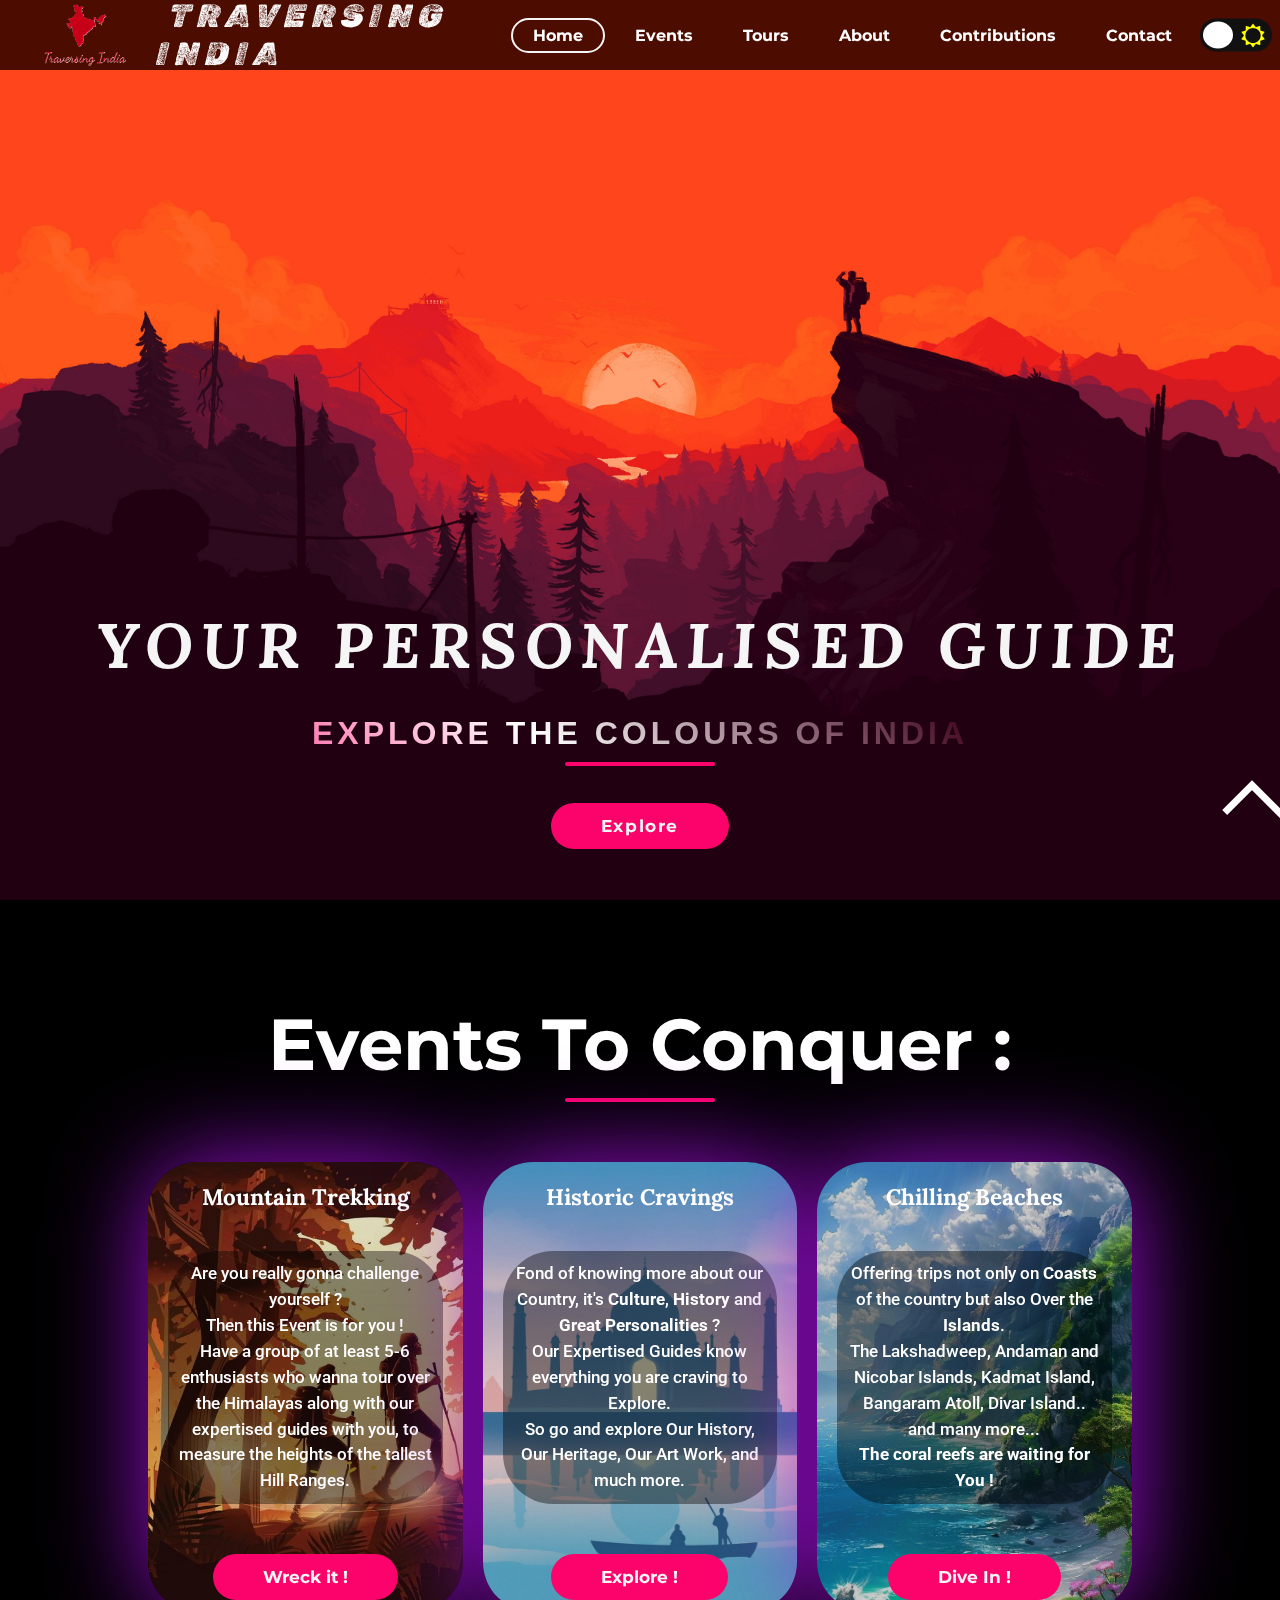
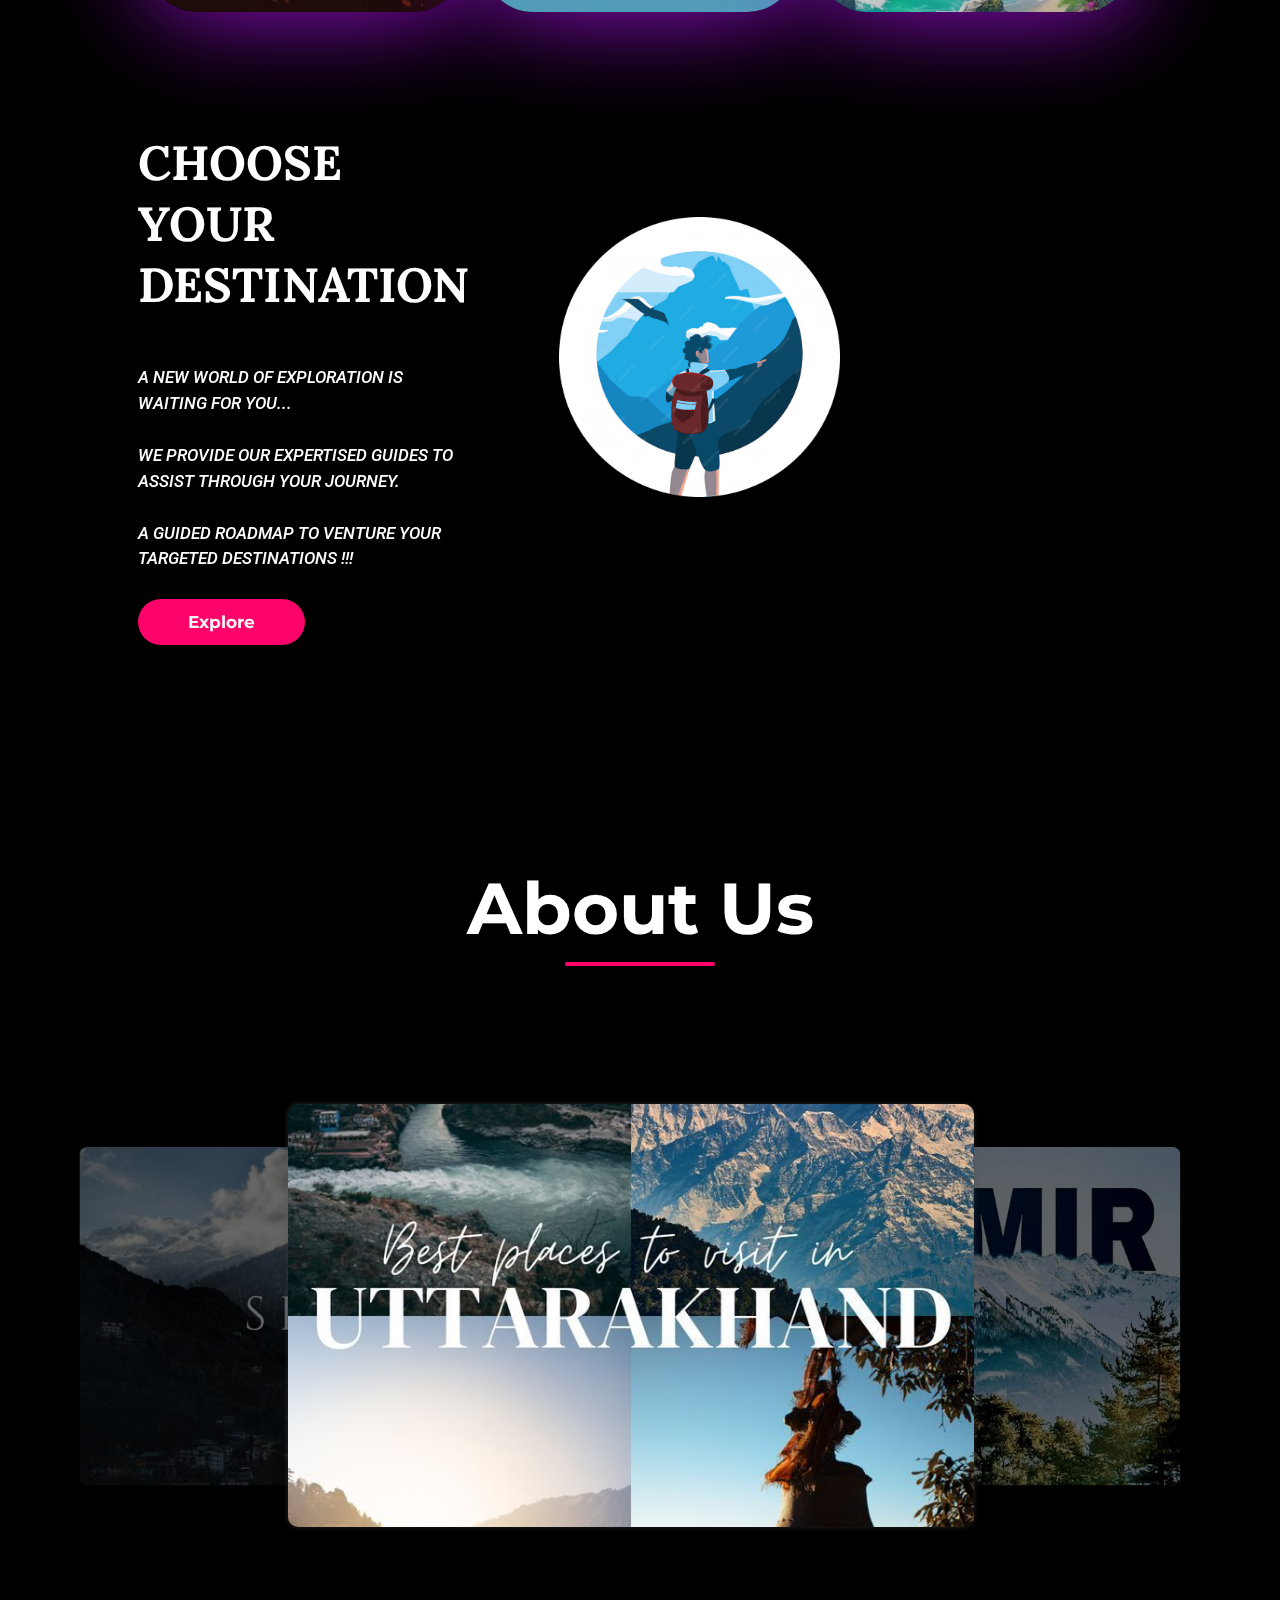
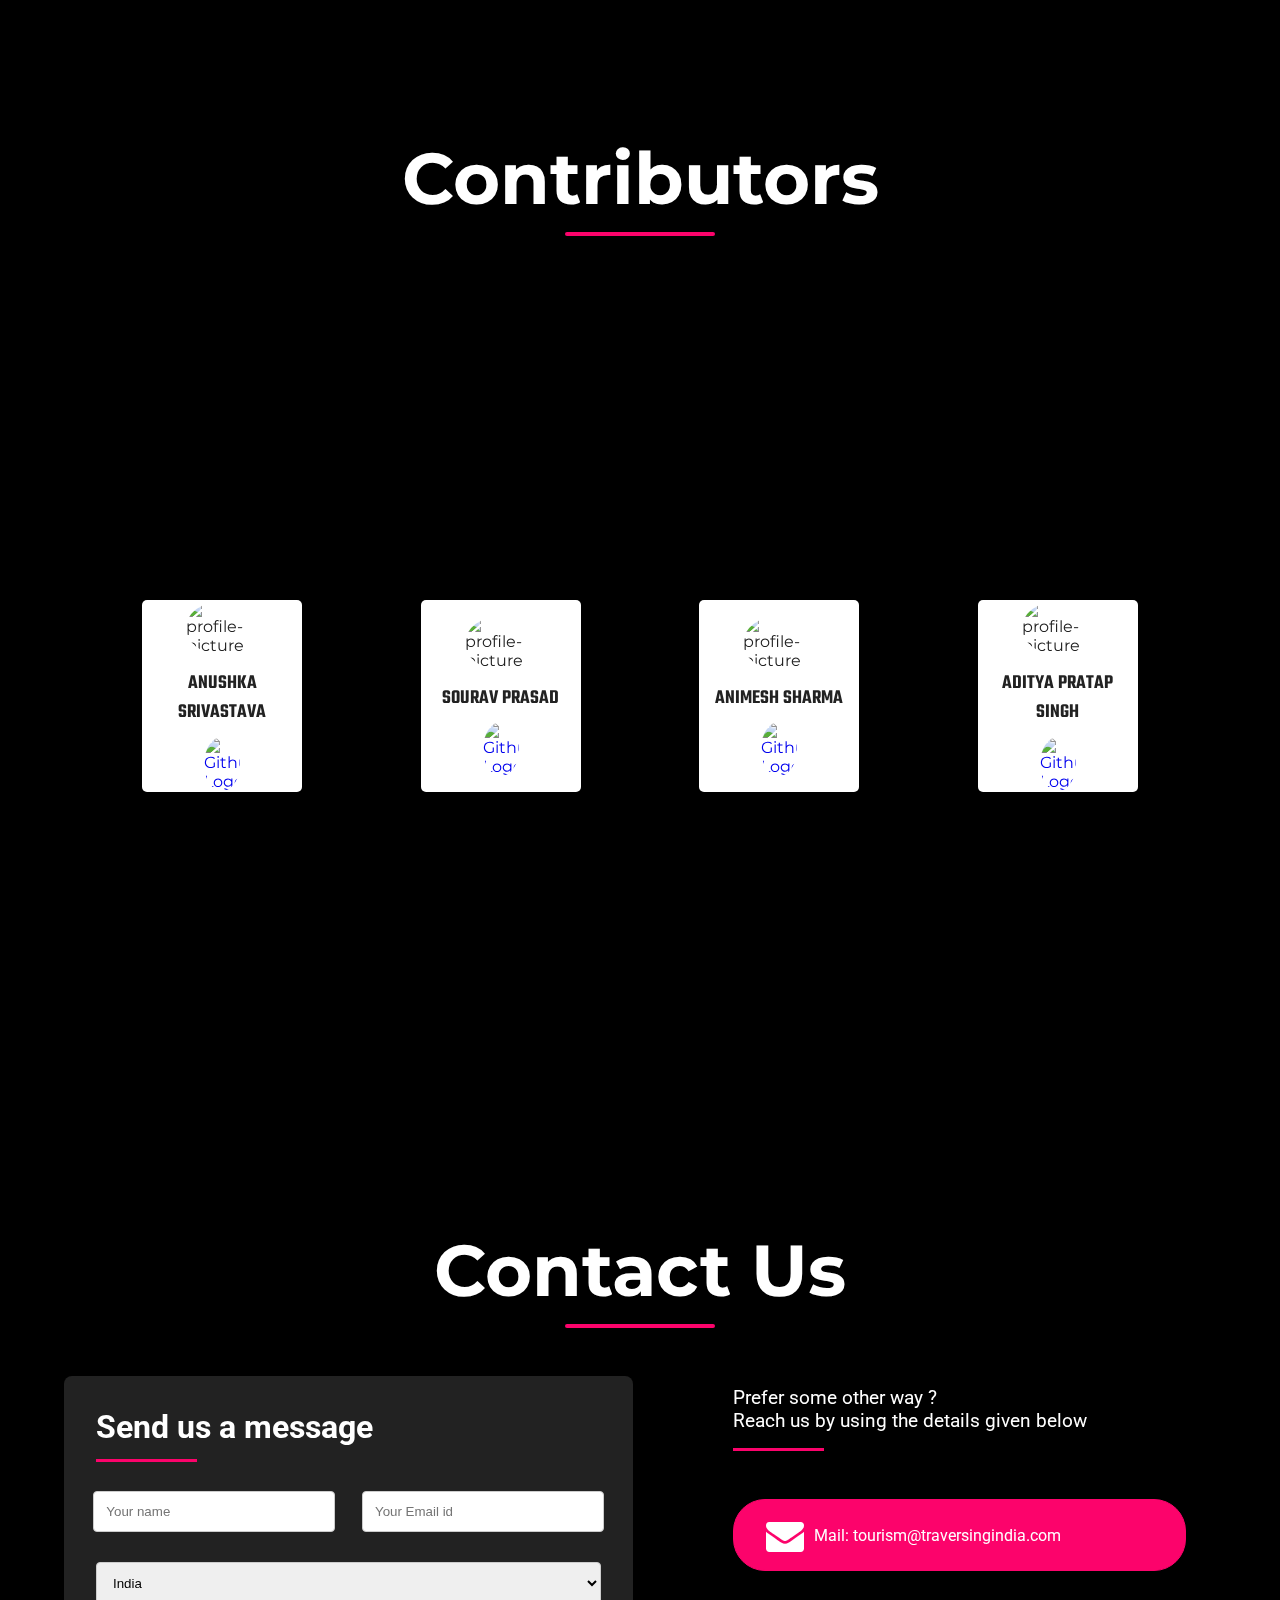
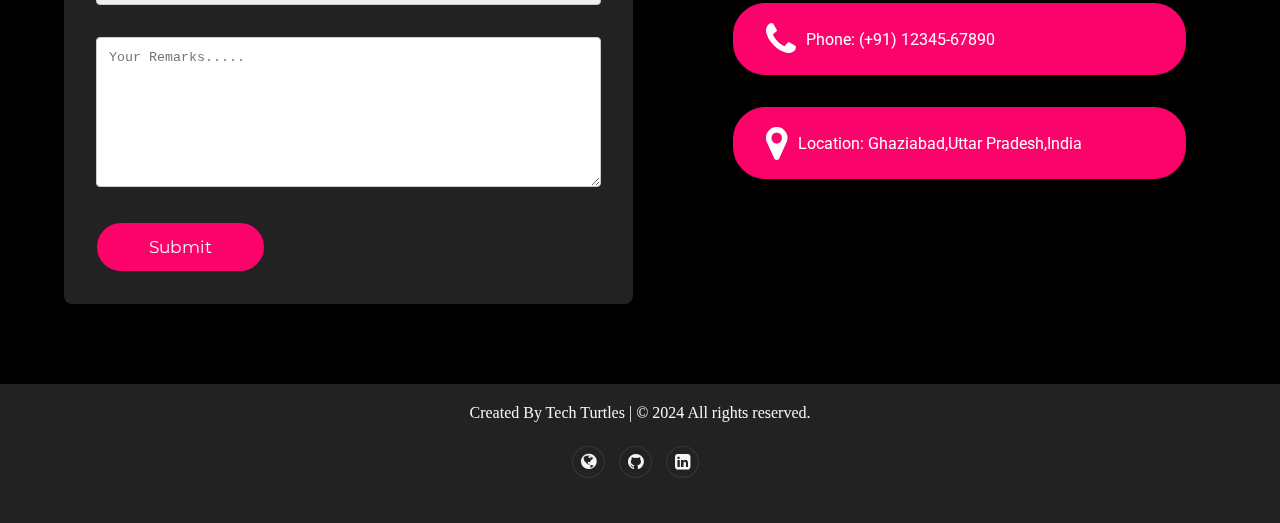
==== index.html @ 663cbc1c "small changes in navbar" ====
<!DOCTYPE html>
<html lang="en">
    <head>
        <meta charset="UTF-8" />
        <meta http-equiv="X-UA-Compatible" content="IE=edge" />
        <meta name="viewport" content="width=device-width, initial-scale=1.0" />
        <title>TRAVERSING INDIA</title>
        <link
            rel="stylesheet"
            href="https://cdnjs.cloudflare.com/ajax/libs/font-awesome/4.7.0/css/font-awesome.min.css"
        />
        <link rel="stylesheet" href="style.css" />
        <link rel="stylesheet" href="responsive.css" />
        <link
            rel="apple-touch-icon"
            sizes="180x180"
            href="img/apple-touch-icon.png"
        /> 
        <link
            rel="icon"
            type="image/png"
            sizes="32x32"
            href="logo.png"
        />
        <link
            rel="icon"
            type="image/png"
            sizes="16x16"
            href="logo.png"
        />
        <link rel="manifest" href="/site.webmanifest" />
    </head>
    <body
        onload='if (window.location.href.substr(window.location.href.length - 6) == "#about") { introAboutLogoTransition(); }'
    > 
        <!--navbar-->
        <nav class="navbar glass" style="height: 70px">
            <span
                ><a href="#home" style="display: flex; align-items: center"
                    ><img
                        class="img2"
                        src="logo.png"
                        width="120"
                        style="margin: -25px -10px -25px -20px"
                    />
                    <h1 class="logo">&nbsp;<i>TRAVERSING INDIA</i></h1></a
                ></span
            >
            <ul class="nav-links">
                <li><a href="#home" id="pri" class="active cir_border">Home</a></li>

                <li><a href="#events" id="sec" class="cir_border">Events</a></li>

                <!-- <li><a href="#explore" id="tri" class="cir_border">Explore</a></li> -->

                <li><a href="guide.html" id="quad" class="cir_border">Tours</a></li>

                <li><a href="#about" id="quint" class="cir_border">About</a></li>

                <li><a href="#contribution" id="hex" class="cir_border">Contributions</a></li>

                <li><a href="#contact" id="hept" class="cir_border">Contact</a></li>

                <li>
                    <div>
                        <input
                            type="checkbox"
                            class="checkbox dark"
                            id="checkbox"
                        />
                        <label for="checkbox" class="label">
                            <i class="fa fa-moon-o"></i>
                            <i class="fa fa-sun-o"></i>
                            <div class="ball"></div>
                        </label>
                    </div>
                </li>
            </ul>
            <img src="./img/menu-btn.png" alt="" class="menu-btn" />
        </nav>
        <!--navbar-->

        <header id="home">
            <div class="header-content">
                <!-- <h1><i>TRAVERSING INDIA</i></h1> -->
                <h1><i>YOUR PERSONALISED GUIDE</i></h1>
                
                <!-- <h1><i>Traversing India</i></h1> -->
                <h2 id="quote">Explore the colours of India</h2>
                <div class="line"></div>
                <br><br>
                <a
                    href="#about"
                    class="ctn"
                    onclick='removeall(); $("#quad").css("border", "2px solid whitesmoke"); $("#quad").css("border-radius", "20px");'
                    >Explore</a
                >
            </div>
        </header>

        <!--Events-->
        <section class="events" id="events">
            <div class="container">
                <div class="title">
                    <h1 class="dark">Events To Conquer :</h1>
                    <div class="line"></div>
                </div>
                <div class="row">
                    <article id="trek" class="card col">
                        <!-- <img class="card-img" src="./img/img1.jfif" /> -->
                        <h4 class="dark">Mountain Trekking</h4>
                        <p class="font-color">
                            Are you really gonna challenge yourself ?
                            <br>
                            Then this Event is for you !
                            <br>
                            Have a group of at least 5-6 enthusiasts who 
                            wanna tour over the Himalayas along with our expertised 
                            guides with you, to measure the heights of the tallest
                            Hill Ranges.
                        </p>
                        <a href="#" class="ctn">Wreck it !</a>
                    </article>
                    <article id="historic" class="card col">
                        <!-- <img src="./img/img2.jfif" /> -->
                        <h4 class="dark">Historic Cravings</h4>
                        <p class="font-color">
                            Fond of knowing more about our Country, it's <b>Culture</b>, 
                            <b>History</b> and <b>Great Personalities</b> ? <br>
                            Our Expertised Guides know everything you are 
                            craving to Explore. <br>
                            So go and explore Our History, Our Heritage, Our Art Work, 
                            and much more.
                        </p>
                        <a href="#" class="ctn">Explore !</a>
                    </article>
                    <article id="beach" class="card col">
                        <!-- <img src="./img/img2.jfif" /> -->
                        <h4 class="dark">Chilling Beaches</h4>
                        <p class="font-color">
                            Offering trips not only on <b>Coasts</b> of the country 
                            but also Over the <b>Islands</b>. <br>
                            The Lakshadweep, Andaman and Nicobar Islands, 
                            Kadmat Island, Bangaram Atoll, Divar Island.. 
                            and many more... <br>
                            <b>The coral reefs are waiting for You !</b>
                        </p>
                        <a href="#" class="ctn">Dive In !</a>
                    </article>
                </div>
            </div>
        </section>
        <!--Events-->

        <!--Explore-->
        <!-- <section class="explore" id="explore">
            <div class="explore-content">
                <h1>EXPLORE THE WORLD</h1>
                <div class="line"></div>
                <p>
                    “Travel makes one modest. You see what a tiny place you
                    occupy in the world.”– Gustav Flaubert <br />Exploring will
                    make you want to pack your bag, book that ticket and jet
                    away.
                </p>
                <a href="#" class="ctn">Explore more</a>
            </div>
        </section> -->
        <!--Explore-->

        <!--tours-->
        <section class="tours" id="tours">
            <div class="container row">
                <div class="col content-col">
                    <h1 class="font-color">CHOOSE YOUR DESTINATION</h1>
                    <div class="line"></div>
                    <p><i>
                        A NEW WORLD OF EXPLORATION IS WAITING FOR YOU...<br><br>
                        WE PROVIDE OUR EXPERTISED GUIDES TO ASSIST THROUGH YOUR JOURNEY.<br><br>
                        A GUIDED ROADMAP TO VENTURE YOUR TARGETED DESTINATIONS !!!<br><br>
                    </p></i>
                    <a href="guide.html" class="ctn">Explore</a>
                </div>
                <div class="image-col">
                    <div class="image-gallery">
                        <img src="tourimg2.jpg" />
                        <!-- <img src="kashmir2.jpg" alt="" />
                        <img src="assam.jpg" alt="" />
                        <img src="goa.jpg" alt="" /> -->
                    </div>
                </div>
            </div>
            <br /><br /><br /><br />
        </section>
        <!--tours-->

        <!-- About -->
        <section id="about">
            <div class="title">
                <h1 class="font-color">About Us</h1>
                <div class="line"></div>
            </div>
            <br />
            <div id="about_us">
                <div class="boxx">
                    <div class="containerx">
                        <input type="radio" name="slider" id="item-1" checked />
                        <input type="radio" name="slider" id="item-2" />
                        <input type="radio" name="slider" id="item-3" />
                        <!-- <input type="radio" name="slider" id="item-4" /> -->
                        <div class="cards">
                            <label class="cardt" for="item-1" id="col-img-1">
                                <img src="uttarakhand.jpg" />
                            </label>
                            <label class="cardt" for="item-2" id="col-img-2">
                                <img src="kashmir.jpg" />
                            </label>
                            <label class="cardt" for="item-3" id="col-img-3">
                                <img src="sikkim.jpg" />
                            </label>
                            <!-- <label class="cardt" for="item-4" id="col-img-4">
                                <img src="uttarakhand.jpg" />
                            </label> -->
                            
                        </div>
                    </div>
                    <span id="about-quad"
                        ><a href="#home"
                            ><center>
                                <h1
                                    style="
                                        font-family: var(--ff-montserrat);
                                        color: white;
                                    "
                                >
                                    Find that
                                </h1>
                                <br />
                                <img
                                    class="img2"
                                    src="./img/mountain_dark.jpg"
                                    width="200"
                                    style="border-radius: 12%"
                                />
                                <br />
                                <h1 class="logo" style="font-size: 50px">
                                    ADVENTURE
                                </h1>
                            </center>
                        </a>
                    </span>
                </div>
            </div>
        </section>
        <!-- About -->

        <!-- Contributions -->
        <div class="title">
            <h1 class="font-color">Contributors</h1>
            <div class="line"></div>
        </div>
        <section class="contributors" id="contribution">
           
            <div class="concard">
                <img
                    src="https://avatars.githubusercontent.com/u/188368500?s=400&v=4"
                    alt="profile-picture"
                    class="pfp"
                />
                <div class="text">
                    <h1>ANUSHKA SRIVASTAVA</h1>
                </div>
                <div class="logolink">
                    <a href="https://github.com/anushka-sri1305" target="_blank"
                        ><img
                            src="img/GitHub120px.png"
                            alt="Github-Logo"
                            class="github-logo"
                    /></a>
                </div>
            </div>

            <div class="concard">
                <img
                    src="https://avatars.githubusercontent.com/u/188368500?s=400&v=4"
                    alt="profile-picture"
                    class="pfp"
                />
                <div class="text">
                    <h1>SOURAV PRASAD</h1>
                </div>
                <div class="logolink">
                    <a href="https://github.com/Sourav2719" target="_blank"
                        ><img
                            src="img/GitHub120px.png"
                            alt="Github-Logo"
                            class="github-logo"
                    /></a>
                </div>
            </div>

 
            <div class="concard">
                <img
                    src="https://avatars.githubusercontent.com/u/188368500?s=400&v=4"
                    alt="profile-picture"
                    class="pfp"
                />
                <div class="text">
                    <h1>ANIMESH SHARMA</h1>
                </div>
                <div class="logolink">
                    <a href="https://github.com/Animesh-Sharmaa" target="_blank"
                        ><img
                            src="img/GitHub120px.png"
                            alt="Github-Logo"
                            class="github-logo"
                    /></a>
                </div>
            </div>

            <div class="concard">
                <img
                    src="https://avatars.githubusercontent.com/u/188368500?s=400&v=4"
                    alt="profile-picture"
                    class="pfp"
                />
                <div class="text">
                    <h1>ADITYA PRATAP SINGH</h1>
                </div>
                <div class="logolink">
                    <a href="https://github.com/01adityapratap" target="_blank"
                        ><img
                            src="img/GitHub120px.png"
                            alt="Github-Logo"
                            class="github-logo"
                    /></a>
                </div>
            </div>
        </section>
        <!-- Contributions -->

        <!-- contact -->
        <section id="contact">
            <div class="title">
                <h1 class="font-color">Contact Us</h1>
                <div class="line"></div>
            </div>
            <div class="contact_us">
                <form class="cform" action="" method="post">
                    <div class="crow-message">
                        <h1 class="color">Send us a message</h1>
                        <div></div>
                    </div>
                    <div class="crow-in">
                        <input
                            type="text"
                            id="name"
                            name="name"
                            placeholder="Your name"
                        />
                        <input
                            type="text"
                            id="email"
                            name="email"
                            placeholder="Your Email id"
                        />
                    </div>
                    <div class="crow">
                        <div class="ccol-left">
                            <select name="country" id="country">
                                <option value="India">India</option>
                                <option value="Russia">Russia</option>
                                <option value="usa">USA</option>
                                <option value="Japan">Japan</option>
                                <option value="France">France</option>
                                <option value="Brazil">Brazil</option>
                            </select>
                        </div>
                    </div>
                    <div class="crow">
                        <div class="ccol-left">
                            <textarea
                                type="text"
                                id="remarks"
                                name="remarks"
                                placeholder="Your Remarks....."
                                style="height: 150px"
                            ></textarea>
                        </div>
                    </div>
                    <input class="crow-s" type="submit" value="Submit" />
                </form>
                <div class="cbox">
                    <div>
                        <p class="cbox-message">
                            Prefer some other way ?<br />Reach us by using the
                            details given below
                        </p>
                        <div class="cbox-line"></div>
                    </div>
                    <div class="c_boxx">
                        <a href="mailto:abc@gmail.com"
                            ><i class="fa fa-envelope"></i>
                            Mail: tourism@traversingindia.com
                        </a>
                    </div>
                    <div class="c_boxx">
                        <a href="tel:+91-12345-67890"
                            ><i class="fa fa-phone"></i>
                            Phone: (+91) 12345-67890
                        </a>
                    </div>
                    <div class="c_boxx">
                        <a href="#"
                            ><i class="fa fa-map-marker"></i>
                            Location: Ghaziabad,Uttar Pradesh,India
                        </a>
                    </div>
                </div>
            </div>
        </section>
        <!-- contact  -->
        <!-- up scroll -->
        <i class="arrow"  onclick="topFunction()" id="upbtn"></i>
        <!-- end -->
        <!--footer-->
        <section class="footer">
            <span
                >Created By Tech Turtles | &#169; 2024 All rights
                reserved.</span
            >
            <div class="social">
                <li>
                    <a
                        href="https://pritam-sarbajna-portfolio.netlify.app/"
                        target="_blank"
                        rel="noreferrer"
                        ><i class="fa fa-globe"></i
                    ></a>
                    <a
                        href="https://github.com/PritamSarbajna"
                        target="_blank"
                        rel="noreferrer"
                        ><i class="fa fa-github"></i
                    ></a>
                    <a
                        href="https://www.linkedin.com/in/pritam-sarbajna-74945821b/"
                        target="_blank"
                        rel="noreferrer"
                        ><i class="fa fa-linkedin-square"></i
                    ></a>
                </li>
            </div>
        </section>
        <!--footer-->

        <script>
            const menuBtn = document.querySelector(".menu-btn");
            const navlinks = document.querySelector(".nav-links");

            menuBtn.addEventListener("click", () => {
                navlinks.classList.toggle("mobile-menu");
            });
        </script>
        <script src="https://code.jquery.com/jquery-3.6.0.js"></script>
        <script src="js/script.js"></script>
    </body>
</html>
---- style.css ----
/* Google fonts */

@import url("https://fonts.googleapis.com/css2?family=Lora:wght@400;700&family=Montserrat:wght@400;800&family=Parisienne&family=Roboto&family=Teko:wght@300&display=swap");
@import url("https://fonts.googleapis.com/css2?family=Rubik+Dirt&display=swap");


/* Root element (aka html) */
:root {
  box-sizing: border-box;
  scroll-behavior: smooth;

  /* CSS Variables */
  /* Fonts */
  --ff-parisienne: "Parisienne", cursive;
  --ff-montserrat: "Montserrat", sans-serif;
  --ff-lora: "Lora", serif;
  --ff-roboto: "Roboto", sans-serif;
  --ff-rubik-dirt: "Rubik Dirt", cursive;
  --fs-paragraphs: calc(0.8rem + 0.35vw);
  --fs-links-btns: calc(0.65rem + 0.5vw);
}

/* Global */
*,
*::before,
*::after {
  margin: 0;
  padding: 0;
  box-sizing: inherit;
}

img {
  max-width: 100%;
  display: block;
}


a {
  text-decoration: none;
}

ul {
  list-style: none;
}

span {
  color: #7c7c7c;
  padding: 0px 40px;
}

/* .active {
  color: #fc036b;
  border-radius: 20px;
  background: whitesmoke;
  font-weight: bold;
} */

body,
html {
  overflow-x: hidden;
  box-sizing: border-box;
}

.container {
  width: 98%;
  max-width: 91rem;
  /* padding: 50px auto; */
  margin: 100px auto;
}

/*scrollbar*/

::-webkit-scrollbar {
  width: 10px;
}

::-webkit-scrollbar-thumb {
  background: gray;
  border-radius: 10px;
}

/* Navbar */

.navbar {
  position: fixed;
  top: 0;
  left: 0;
  background: rgba(0, 0, 0, 0.7);
  backdrop-filter: saturate(180%) blur(10px);
  display: flex;
  width: 100%;
  justify-content: space-between;
  align-items: center;
  padding: 12px 5px;
  z-index: 10;
  color: whitesmoke;
}

.logo {
  font-family: var(--ff-rubik-dirt);
  font-size: 2rem;
  text-transform: uppercase;
  letter-spacing: 0.4rem;
  padding: 0 1.2rem;
  font-weight: 300;
  color: rgb(254, 252, 252); 
}

.nav-links {
  display: flex;
  align-items: center;
}

.nav-links li {
  font-family: var(--ff-montserrat);
  margin: 0px 15px;
}

.nav-links li a {
  color: white;
  cursor: pointer;
}

.cir_border {
  padding: 6px 20px;
  font-weight: bold;
  border: 2px hidden whitesmoke;
  border-radius: 20px;
  margin: 0px -10px;
}

header {
  width: 100vw;
  height: 100vh;
  background-image: url("mainback.jpg");
  background-position: bottom;
  background-attachment: fixed;
  background-size: cover;
  display: flex;
  align-items: end;
  justify-content: center;
}

.header-content {
  font-family: var(--ff-lora);
  letter-spacing: 0.5rem;
  color: whitesmoke;
  text-align: center;
  z-index: 1;
  padding: 4rem;
  margin-bottom: 0px;
}

.header-content a {
  letter-spacing: 0.1rem;
}

.header-content h2 {
  font-size: 4vmin;
}

.line {
  width: 150px;
  height: 4px;
  background: #fc036b;
  margin: 10px auto;
  border-radius: 5px;
}

.header-content h1 {
  font-size: 7vmin;
  margin-top: 50px;
  margin-bottom: 30px;
}

.ctn {
  font-family: var(--ff-montserrat);
  font-size: var(--fs-links-btns);
  font-weight: 700;
  padding: 13px 50px;
  background: #fc036b;
  border-radius: 30px;
  color: whitesmoke;
}

.menu-btn {
  position: absolute;
  top: 30px;
  right: 30px;
  width: 40px;
  cursor: pointer;
  display: none;
}

/* Events */
section {
  width: 80%;
  margin: 80px auto;
}

.title {
  text-align: center;
  font-family: var(--ff-montserrat);
  font-size: 4vmin;
}

.row {
  display: flex;
  width: 100%;
  justify-content: space-between;
  align-items: center;
}

.card {
  cursor: pointer;
  height :400px
}

.row .col {
  display: flex;
  flex-direction: column;
  align-items: center;
  margin: 10px;
  height: 450px;
}

/* .row .col img {
  width: 90%;
} */

.events .row {
  margin-top: 50px;
}

.col > h4 {
  font-size: calc(1rem + 0.5vw);
  margin: 20px auto;
  font-family: var(--ff-lora);
}

/* .col p {
  color: #7c7c7c;
  padding: 0px 40px;
  font-size: var(--fs-paragraphs);
  font-family: var(--ff-roboto);
} */

.col > p {
  color: #ffffff;
  padding: 10px;
  line-height: 1.5;
  text-align: center;
  font-size: var(--fs-paragraphs);
  font-family: var(--ff-roboto);
  font-weight: 500;
  max-width: 35ch;
  background-color: rgba(0, 0, 0, 0.4);
  border-radius: 50px;
  margin: 20px;
}

.events .ctn {
  margin-top: 30px;
}

#trek{
  background-image: url("Trekking.jpg");
  background-size: cover;
  border-radius: 50px;
  box-shadow: 1px 1px 100px rgba(167, 15, 227, 0.928);
}

#historic{
  background-image: url("monuments.png");
  background-size: cover;
  border-radius: 50px;
  box-shadow: 1px 1px 100px rgba(167, 15, 227, 0.928);
}

#beach{
  background-image: url("beaches.jpg");
  background-size: cover;
  border-radius: 50px;
  box-shadow: 1px 1px 100px rgba(167, 15, 227, 0.928);
}

/* explore */
.explore {
  width: 100%;
  height: 100vh;
  background-image: url(../img/bg2.png);
  background-attachment: fixed;
  background-position: center;
  background-size: cover;
  background-repeat: no-repeat;
  display: flex;
  align-items: center;
}

.explore-content {
  font-family: var(--ff-lora);
  color: whitesmoke;
  display: flex;
  align-items: center;
  flex-direction: column;
  margin-left: 8rem;
  position: relative;
  z-index: 1;
  padding: 2rem 17px;
  margin: auto;
}

.explore-content::after {
  content: "";
  position: absolute;
  inset: 0;
  z-index: -1;
  display: block;
  background: rgba(0, 0, 0, 0.2);
  backdrop-filter: blur(2.5px);
  border-radius: 0.5rem;
}

.explore-content h1 {
  /* width: 100%; */
  font-size: calc(2.2rem + 1vw);
  letter-spacing: 0.3rem;
  margin: auto;
}

.explore-content .line {
  margin-bottom: 50px;
}

.explore-content p {
  color: rgb(221, 221, 221);
  max-width: 65ch;
  line-height: 1.5;
  text-align: left;
  padding: 0px 35px;
}

.explore-content .ctn {
  margin: 17px auto;
  padding: 12px 27px;
}

/* tours */
.image-gallery {
  display: grid;
  gap: 1.8rem 1rem;
  grid-template-columns: repeat(2, 1fr);
  justify-content: center;
  padding: 1rem;
}

.tours .row {
  gap: 4rem;
}

.content-col {
  position: relative;
}

.content-col h1 {
  font-size: calc(2.2rem + 1vw);
  font-family: var(--ff-lora);
  max-width: 15.5ch;
}

.content-col .line {
  margin-left: 0;
}

.content-col p {
  padding: 0;
  margin: 30px 0;
  width: 100%;
  text-align: left;
  max-width: 40ch;
}

.content-col .ctn {
  position: absolute;
  left: 0;
  bottom: -14%;
}

/* about */
#about {
  margin-top: 100px;
  width: 100%;
}

#about_us {
  background: url("aboutback.jpg");
  width: 100%;
  height: 630px;
  background-repeat: no-repeat;
  background-size: cover;
  background-attachment: fixed;
  margin: 30px 0px 0px 0px;
}

#about_us div {
  padding: 10px;
  display: grid;
  align-items: center; 
  grid-template-columns: 2fr 1fr 1fr;
  column-gap: 5px;
  position: relative;
}


#about_us div span {
  margin: 0;
  position: absolute;
  top: 60%;
  opacity: 0;
  left: 80%;
  -ms-transform: translate(-50%, -50%);
  transform: translate(-50%, -50%);
  transition: 1s;
}

#about_us p {
  width: 43em;
  color: white;
  text-align: justify;
  padding-top: 14em;
  font-family: "Work Sans", sans-serif;
  margin-left: 6em;
}

#about_us p::first-letter {
  padding-left: 47px;
  font-size: 55px;
  color: #fc036b;
}

/* Contributors */
.contributors {
  display: flex;
  align-items: center;
  justify-content: space-evenly;
  margin-top: 0em;
  padding: 5em 2em;
  flex-wrap: wrap;
  width: 100%;
  min-height: 100vh;
  background-color: #000;
  font-family: "Montserrat", sans-serif;
}

.concard {
  background-color: #ffff;
  padding: 0.2em 0.5em;
  color: #222;
  height: 12em;
  width: 10em;
  border-radius: 5px;
  margin: 1.5em 0.5em;
  display: flex;
  flex-direction: column;
  align-items: center;
  justify-content: center;
}
.concard:hover {
  background-color: #fb036b;
  border-bottom: 5px solid #fff;
  color: #fff;
  transform: translateY(-7.5px);
  transition: background-color 0.5s ease, transform 1s ease,
    border-bottom 0.5s ease 0.2s;
}

.concard .pfp {
  width: 50%;
  border-radius: 100%;
}
.text {
  margin: 1em 0em 0em 0em;
  text-align: center;
  font-size: 0.9em;
}
.text h1 {
  font-weight: 600;
  font-size: 20px;
  font-family: "Teko", sans-serif;
}
.logolink {
  margin: 0.6em 0em 0em 0em;
  width: 25%;
}
.logolink img {
  border-radius: 100%;
  background-color: #ffff;
}
.logolink .github-logo {
  width: 100%;
}

/* contact */
#contact {
  width: 90%;
}

.contact_us {
  margin-top: 3rem;
  display: flex;
  font-family: var(--ff-roboto);
}

form {
  width: 50%;
}

.cbox {
  width: 45%;
  margin-left: 70px;
  padding: 10px 30px;
}

.cbox-message {
  font-size: 1.2em;
  margin: 0;
}

.cbox-line {
  width: 20%;
  height: 0.2em;
  background-color: #fb036b;
  margin-bottom: 3em;
  margin-top: 1em;
}

.c_boxx a p {
  color: white;
  font-size: 1em;
  font-weight: 100;
  padding: 1rem;
  padding: 0px 40px;
}

.c_boxx a {
  padding: 1em;
  margin-bottom: 2em;
  padding-left: 2em;
  border: 0.1em solid #fc036b;
  background-color: #fc036b;
  color: white;
  display: flex;
  border-radius: 2em;
  align-items: center;
  border: #fc036b 0.1em solid;
  font-size: 1em;
}

.c_boxx a:hover {
  background-color: white;
  color: #fc036b;
  transition: all 0.5s ease;
}

.c_boxx i {
  font-size: 38px;
  margin-right: 10px;
  /* margin-left: 0.5em; */
}

input[type="text"],
select,
textarea {
  width: 100%;
  padding: 12px;
  border: 1px solid #ccc;
  border-radius: 4px;
  resize: vertical;
}

label {
  padding: 0px 0px 7px 6px;
  display: inline-block;
}

input[type="submit"] {
  background-color: #fc036b;
  color: whitesmoke;
  padding: 12px 50px;
  border: 2px solid #fc036b;
  border-radius: 100vmax;
  cursor: pointer;
  font-family: var(--ff-montserrat);
  font-size: var(--fs-links-btns);
}

input[type="submit"]:hover {
  background-color: whitesmoke;
  color: #fc036b;
}

.cform {
  background-color: #222;
  padding: 1em;
  border-radius: 0.5rem;
}

.ccol {
  float: left;
  width: 25%;
  margin-top: 6px;
}

.crow-in {
  width: 100%;
  display: flex;
  justify-content: space-between;
}

.crow-message {
  margin: 1rem;
}

.crow-message div {
  width: 20%;
  display: block;
  height: 1em;
  border-bottom: 3px solid #fc036b;
}

.ccol-left {
  margin: 1em;
}

.ccol {
  float: left;
  width: 100%;
  margin-top: 6px;
}

#name {
  width: 90%;
  margin: 1em;
}

#email {
  width: 90%;
  margin: 1em;
}

.crow:after,
.crow-s::after {
  content: "";
  display: table;
  clear: both;
}

.crow-s {
  margin: 1em;
  color: #fc036b;
}

/* footer */
.footer {
  width: 100%;
  min-height: 100px;
  padding: 20px 80px;
  margin: 0;
  background: #222;
  text-align: center;
}

.footer p {
  color: whitesmoke;
  margin: 20px auto;
  padding: 20px auto;
}

.footer span {
  display: block;
  color: whitesmoke;
  padding: 20px auto;
}

.social {
  width: 360px;
  margin: 30px auto;
}

.social li {
  list-style: none;
}

.social a {
  margin-right: 10px;
  font-size: 18px;
  background-color: transparent;
  border-radius: 50%;
  padding: 5px 8px;
  border: 1px solid rgba(255, 255, 255, 0.1);
}

.social a:hover {
  background-color: #fc036b;
}

.social i {
  display: inline;
  text-align: center;
  color: whitesmoke;
}

/* animations */
img {
  transition: transform 0.3s ease;
}

img:hover {
  transform: scale(1.1);
}

.cir_border:hover{
    color: #fc036b
}


.active {
  border: 2px solid whitesmoke;
  border-radius: 20px;
  color: #fc036b;
  cursor: pointer;
}

.ctn:hover {
  background: whitesmoke;
  color: #fc036b;
  box-shadow: 2px 2px 5px #00000056;
  cursor: pointer;
}

.nav-links .ctn:hover a {
  color: #fc036b;
}

body {
 background-color: black;
  color: white;
}

body.dark{
  background-color: white;
  color: black;
}

.checkbox {
  opacity: 0;
  position: absolute;
}

.label {
  width: 48px;
  height: 22px;
  background-color:#111;
  display: flex;
  border-radius:50px;
  align-items: center;
  justify-content: space-between;
  padding: 5px;
  position: relative;
  transform: scale(1.5);
}

.ball {
  width: 20px;
  height: 18px;
  background-color: white;
  position: absolute;
  top: 2px;
  left: 2px;
  border-radius: 50%;
  transition: transform 0.2s linear;
}

/*  target the elemenent after the label*/
.checkbox:checked + .label .ball{
  transform: translateX(24px);
}

.fa-moon-o {
  color: white;
}

.fa-sun-o {
  color: yellow;
}

.color{
  color:white;
}

/* scroll button */

.arrow {
  position: fixed; 
  z-index: 99;
  cursor: pointer; 
  padding: 15px; 
	width: 8vmin;
	height: 8vmin;
	box-sizing: border-box;
	left: 95%;
	top: 86%;
	transform: rotate(-45deg);
  
	
	&::before {
		content: '';
		width: 100%;
		height: 100%;
		border-width: .8vmin .8vmin 0 0;
		border-style: solid;
		border-color:  #fff;
		transition: .2s ease;
		display: block;
		transform-origin: 100% 0;
	}

	
	&:after {
		content: '';
		float: left;
		position: relative;
		top: -86%;
		width: 100%;
		height: 100%;
		border-width: 0 .8vmin 0 0;
		border-style: solid;
		border-color:  #fff;
		transform-origin: 100% 0;
		transition:.2s ease;
	}
	
	&:hover::after {
		transform: rotate(45deg);
		border-color:#fc036b;
		height: 120%;
	}
	&:hover::before {
		border-color:#fc036b;
		transform: scale(.8);
		
	}
	
}

/* Dark Mode Styles Scroll Button  */
.dark .arrow {
  &::before {
    border-color: black; 
  }

  &:after {
    border-color: black;
  }

  &:hover::after {
    border-color: #fc036b;
  }

  &:hover::before {
    border-color: #fc036b;
  }
}


#quote {
  position: relative;
  font-family: sans-serif;
  text-transform: uppercase;
  font-size: 2em;
  letter-spacing: 4px;
  overflow: hidden;
  background: linear-gradient(45deg, #fc036b, #fff, #41031d);
  background-repeat: no-repeat;
  background-size: 80%;
  animation: animate 8s linear infinite;
  -webkit-background-clip: text;
  -webkit-text-fill-color: rgba(255, 255, 255, 0);
}

@keyframes animate {
  0% {
    background-position: -500%;
  }
  100% {
    background-position: 500%;
  }
}


/* carousel */

@import url("https://fonts.googleapis.com/css?family=DM+Sans:400,500,700&display=swap");


input[type=radio] {
  display: none;
}

.cardt {
  position: absolute;
  width: 60%;
  height: 100%;
  left: 5vw;
  right: 0;
  top: 14%;
  margin: auto;
  transition: transform .4s ease;
  cursor: pointer;
}

.containerx {
  width: 100%;
  height: 50vh;
  transform-style: preserve-3d;
}

.cards {
  position: relative;
  width: 100vh;
  height: 100%;
}

.cards label img {
  width: 100%;
  height: 100%;
  border-radius: 10px;
  object-fit: cover;
}

#item-1:checked ~ .cards #col-img-3, #item-2:checked ~ .cards #col-img-1, #item-3:checked ~ .cards #col-img-2 {
  transform: translatex(-40%) scale(.8);
  opacity: .4;
  z-index: 0;
}

#item-1:checked ~ .cards #col-img-2, #item-2:checked ~ .cards #col-img-3, #item-3:checked ~ .cards #col-img-1 {
  transform: translatex(40%) scale(.8);
  opacity: .4;
  z-index: 0;
}

#item-1:checked ~ .cards #col-img-1, #item-2:checked ~ .cards #col-img-2, #item-3:checked ~ .cards #col-img-3 {
  transform: translatex(0) scale(1);
  opacity: 1;
  z-index: 1;
  
  img {
    box-shadow: 0px 0px 5px 0px rgba(81, 81, 81, 0.47);
  }
}

#item-2:checked ~ .player #test {
  transform: translateY(0);
}

#item-2:checked ~ .player #test  {
  transform: translateY(-40px);
}

#item-3:checked ~ .player #test  {
  transform: translateY(-80px);
}

/* end */
---- responsive.css ----
/* mobile responsiveness design */
@media screen and (max-width: 990px) {
    .contact_us {
      flex-direction: column;
      width: 100%;
    }
    form,
    .cbox {
      margin: auto;
      margin-bottom: 30px;
    }
  }
  @media screen and (max-width: 1130px) {
    .menu-btn {
      display: block;
    }
  
    .navbar {
      padding: 45px;
    }
  
    .logo {
      position: absolute;
      top: 30px;
      left: 15px;
    }
  
    .nav-links {
      flex-direction: column;
      width: 100%;
      height: 100vh;
      justify-content: center;
      background: #484872;
      margin-top: -900px;
      transition: all 0.5s ease;
    }
  
    .mobile-menu {
      margin-top: 602px;
      border-bottom-right-radius: 30%;
    }
  
    .nav-links li {
      margin: 30px auto;
    }
  }
  
  @media screen and (max-width: 1440px) {
       .containerx {
        top: 40%;
        bottom: 40%;
        transform-style: preserve-3d;
      }
      
      #about_us div {
          padding: 10px;
          display: block;
          align-items: normal;
      }
      
      .cards {
          position: relative;
          width: 90vw;
          height: 100%;
      }
      
      #about-quad {
          display: none;
      }
  }
  
  @media only screen and (max-width: 850px) {
    /*events*/
    .row {
      flex-direction: column;
    }
  
    .row .col {
      margin: 20px auto;
    }
  
    .col img {
      max-width: 90%;
    }
  
    /*explore*/
    .explore-content {
      width: 100%;
    }
  
    /*tours*/
    .tours {
      width: 100%;
    }
  
    /*footer*/
    .footer {
      padding: 10px;
    }
    .content-col {
      width: 100%;
    }
    #about_us p {
      width: 70%;
    }
  }
  
  @media screen and (max-width: 770px) {
    #about_us p {
      width: 85%;
      padding-top: 7em;
      margin: auto;
    }
    form,
    .cbox {
      width: 90%;
    }
    .ctn {
      margin: auto;
    }
  
    .explore-content {
      margin: 0 auto;
      text-align: center;
      width: 80%;
    }
  
    .explore-content .ctn {
      margin: 40px auto;
    }
  }
  @media screen and (max-width: 600px) {
    #about_us p {
      margin: auto;
    }
  }
  @media screen and (max-width: 470px) {
    .ctn {
      padding: 13px 25px;
    }
    .c_boxx a p {
      font-size: 17.5px;
    }
  }
  @media screen and (max-width: 400px) {
    .ctn {
      padding: 13px 25px;
    }
    .c_boxx a p {
      font-size: 16px;
    }
  }
  
  @media (max-width: 850px) {
    .content-col {
      text-align: center;
    }
    .content-col .line {
      margin: 0.5rem auto;
    }
    .content-col .ctn {
      margin: 0 auto;
      position: inherit;
    }
    .content-col p {
      max-width: 75%;
      text-align: justify;
    }
  }
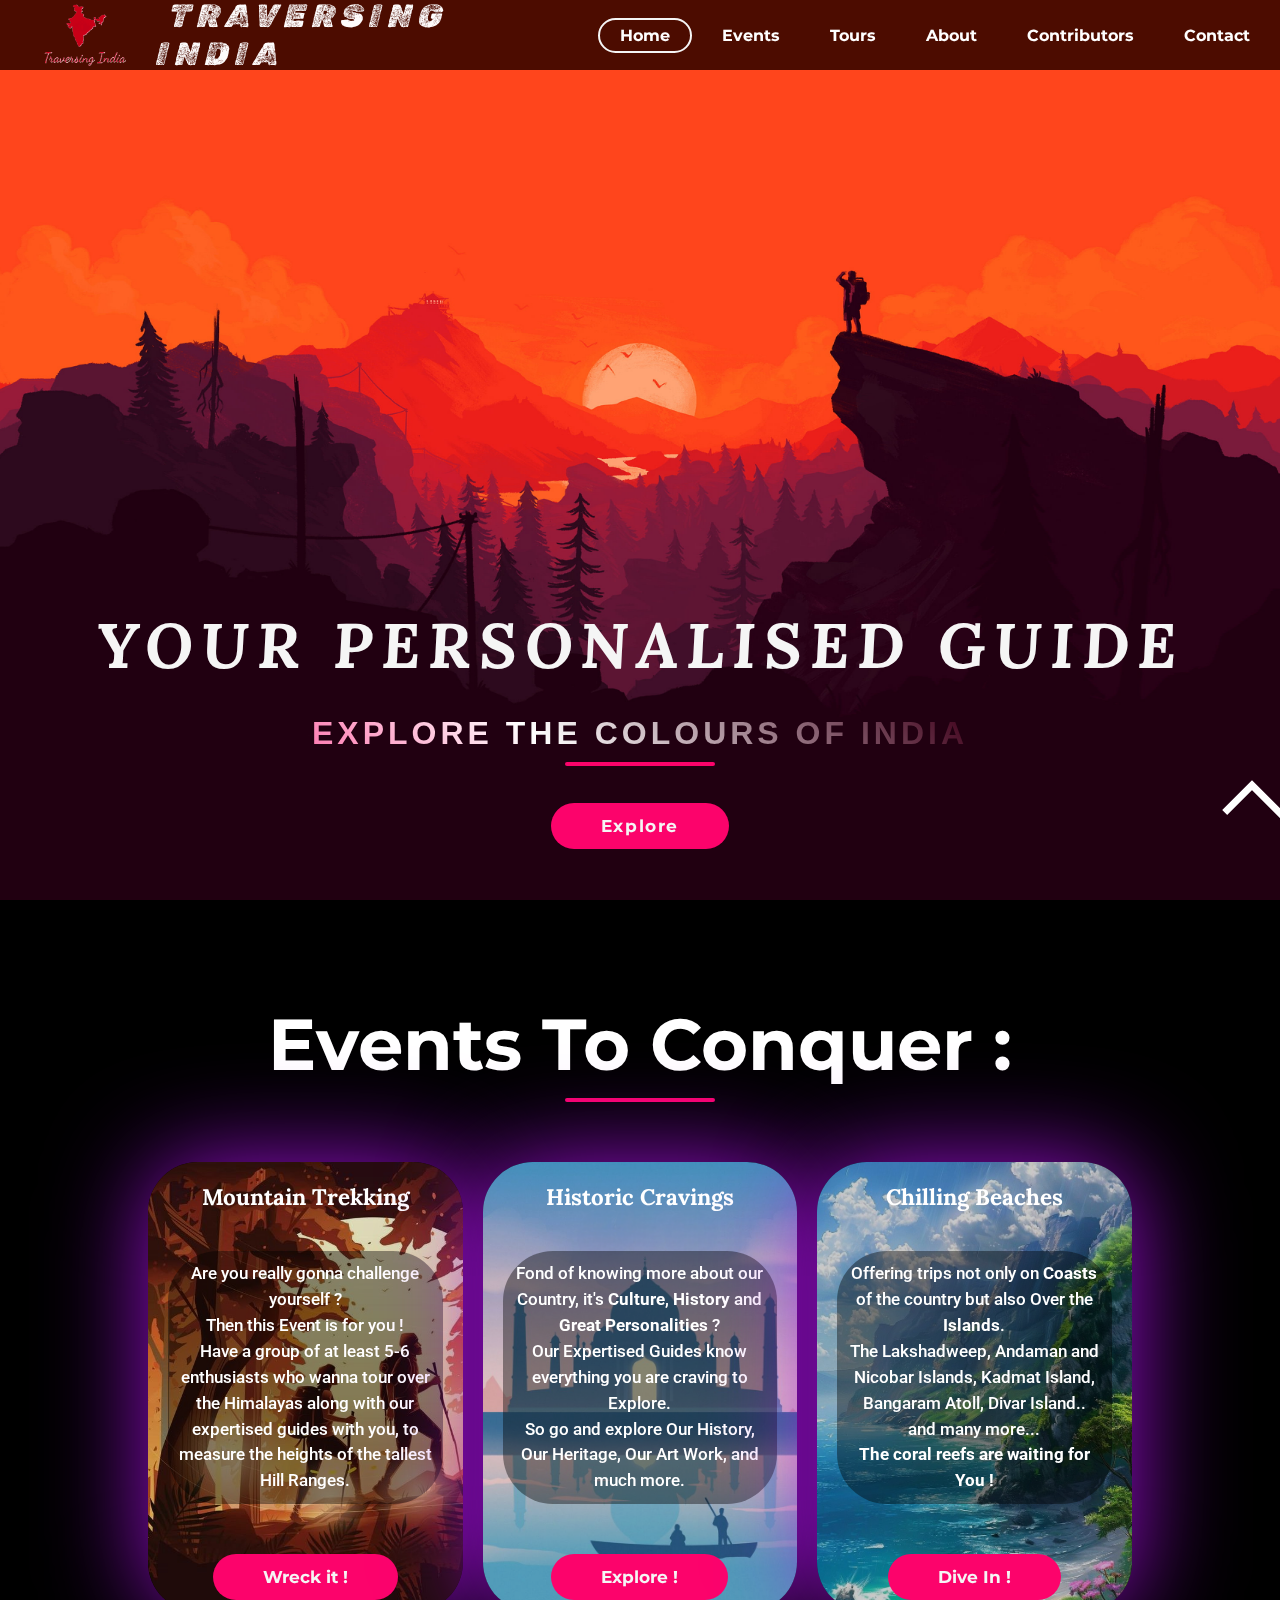
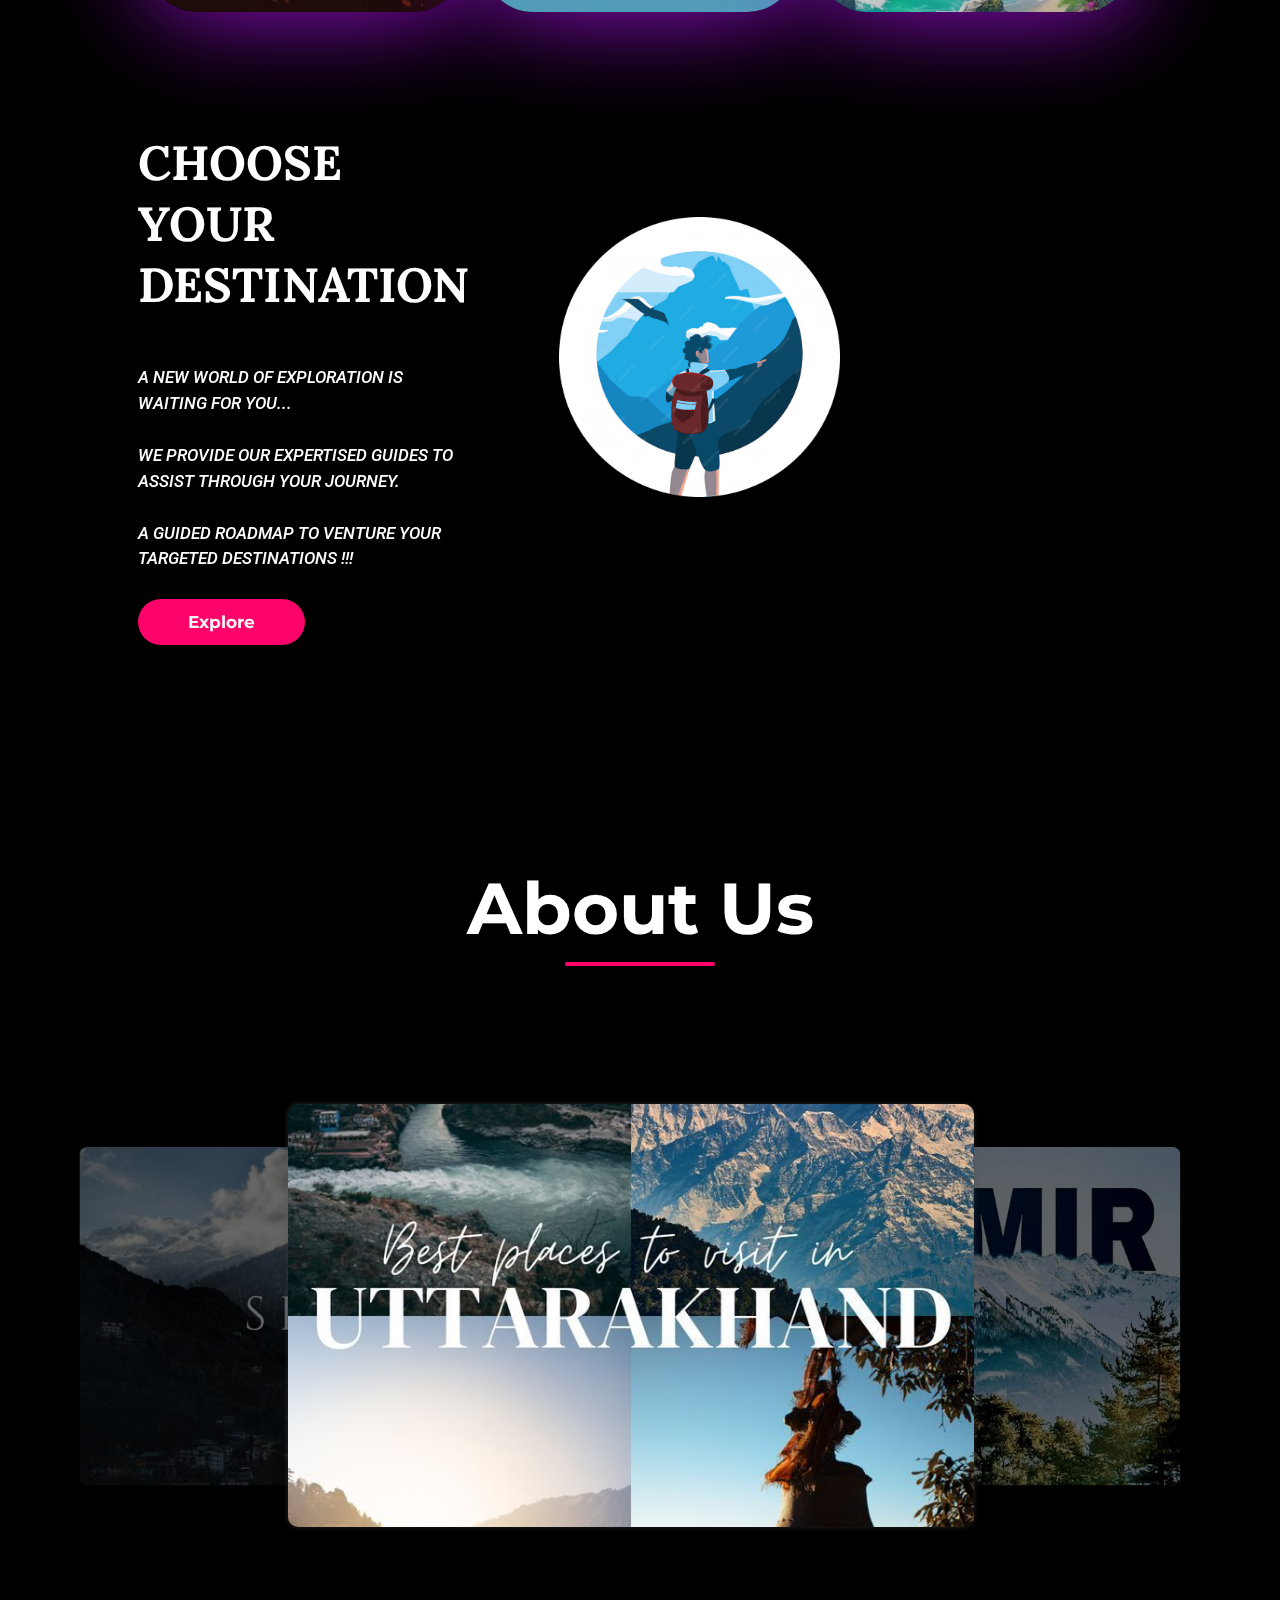
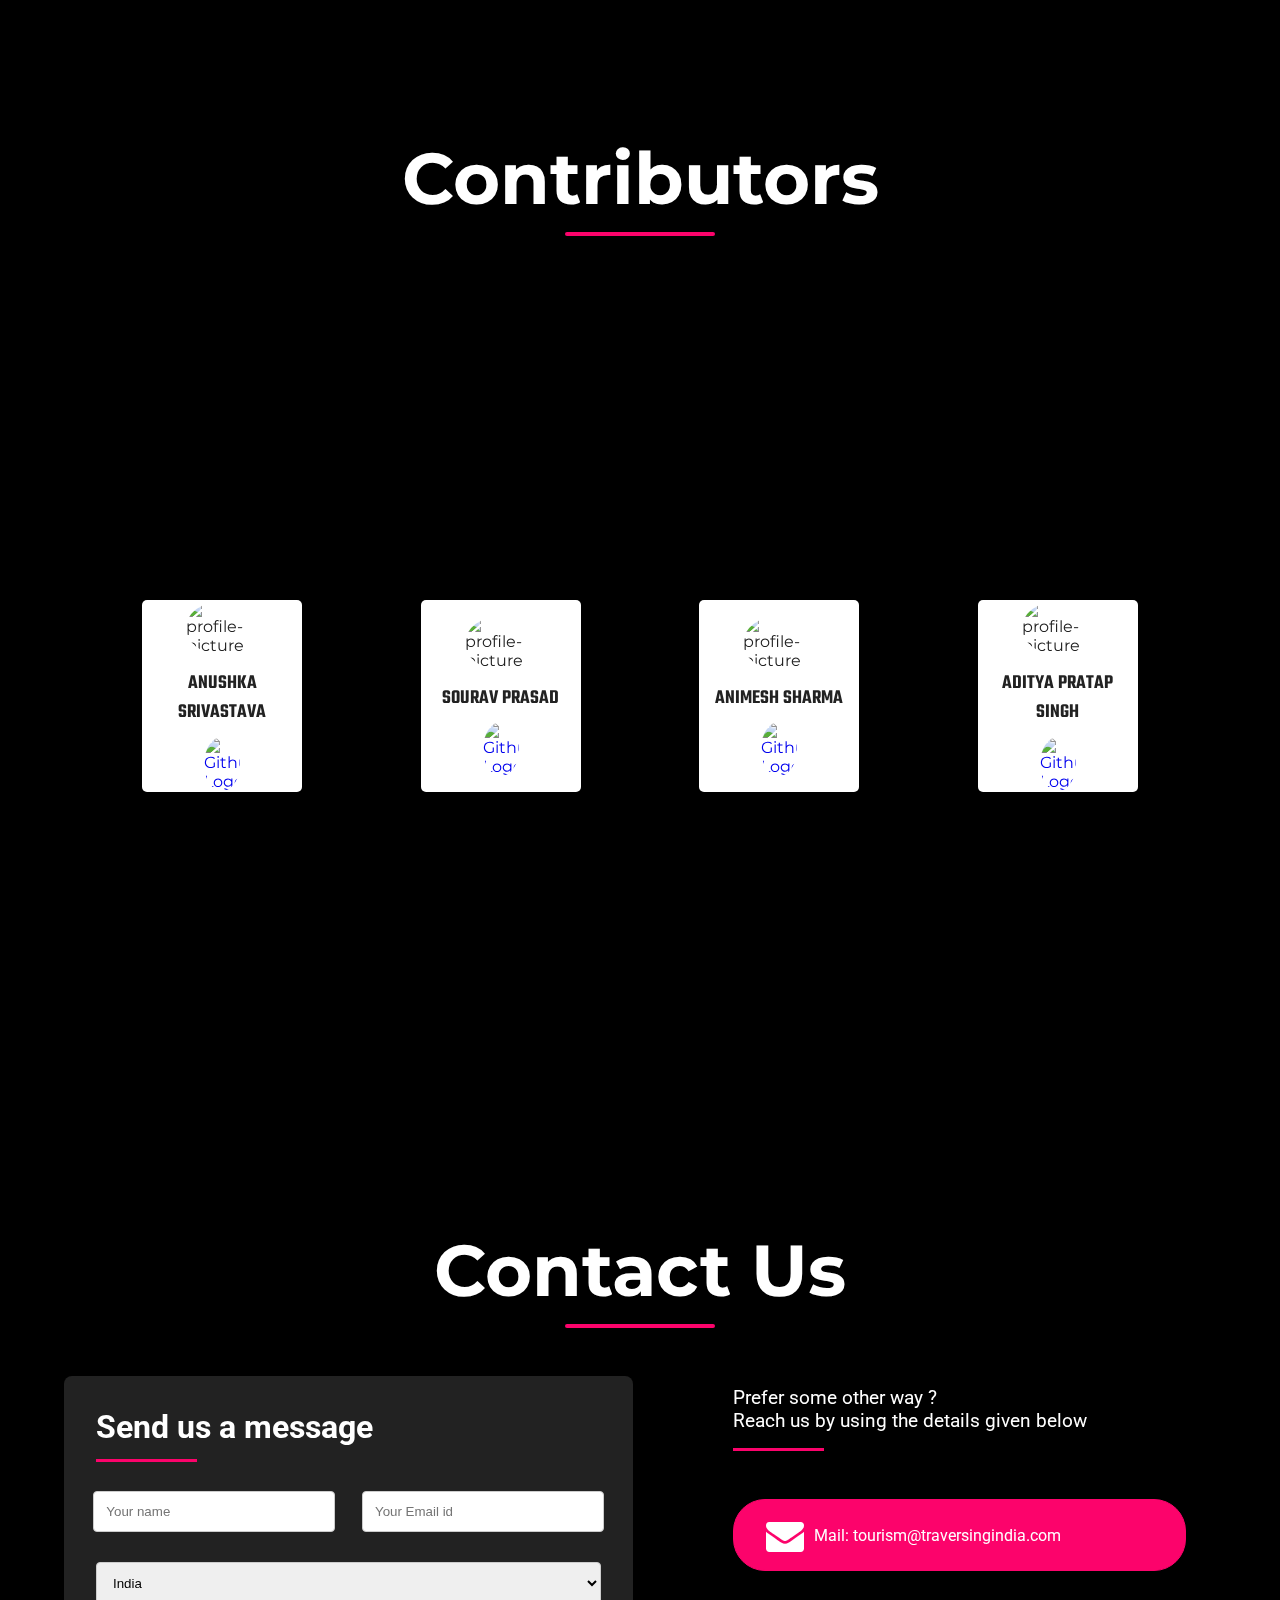
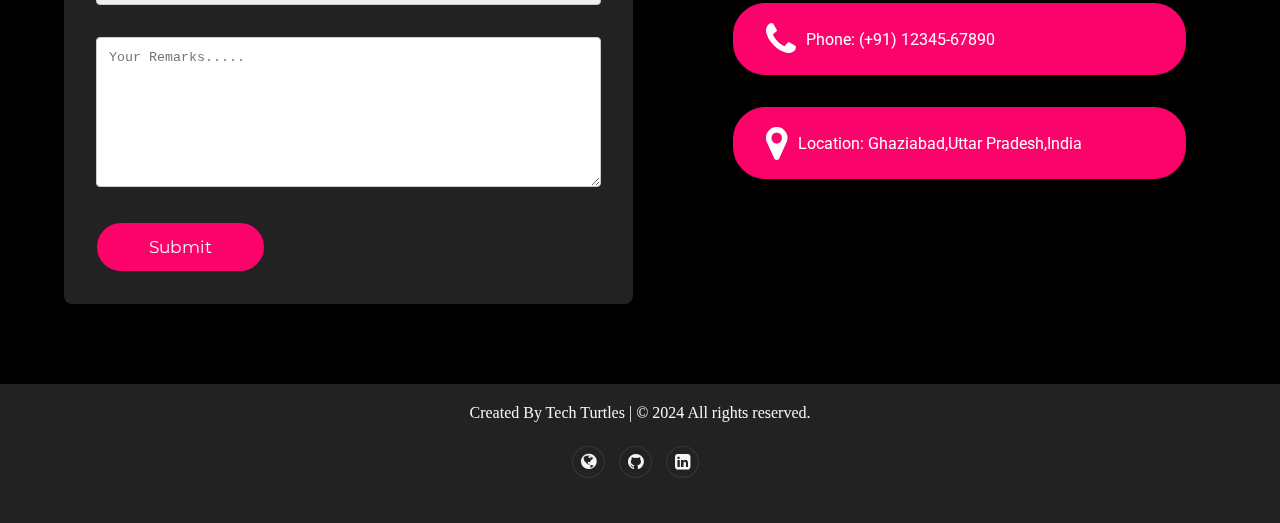
==== commit 6014fc79: "made changes" ====
--- a/index.html
+++ b/index.html
@@ -53,28 +53,14 @@
 
                 <!-- <li><a href="#explore" id="tri" class="cir_border">Explore</a></li> -->
 
-                <li><a href="guide.html" id="quad" class="cir_border">Tours</a></li>
+                <li><a href="#tours" id="quad" class="cir_border">Tours</a></li>
 
                 <li><a href="#about" id="quint" class="cir_border">About</a></li>
 
-                <li><a href="#contribution" id="hex" class="cir_border">Contributions</a></li>
+                <li><a href="#contribution" id="hex" class="cir_border">Contributors</a></li>
 
                 <li><a href="#contact" id="hept" class="cir_border">Contact</a></li>
 
-                <li>
-                    <div>
-                        <input
-                            type="checkbox"
-                            class="checkbox dark"
-                            id="checkbox"
-                        />
-                        <label for="checkbox" class="label">
-                            <i class="fa fa-moon-o"></i>
-                            <i class="fa fa-sun-o"></i>
-                            <div class="ball"></div>
-                        </label>
-                    </div>
-                </li>
             </ul>
             <img src="./img/menu-btn.png" alt="" class="menu-btn" />
         </nav>
@@ -119,7 +105,7 @@
                             guides with you, to measure the heights of the tallest
                             Hill Ranges.
                         </p>
-                        <a href="#" class="ctn">Wreck it !</a>
+                        <a href="mountains.html" class="ctn">Wreck it !</a>
                     </article>
                     <article id="historic" class="card col">
                         <!-- <img src="./img/img2.jfif" /> -->
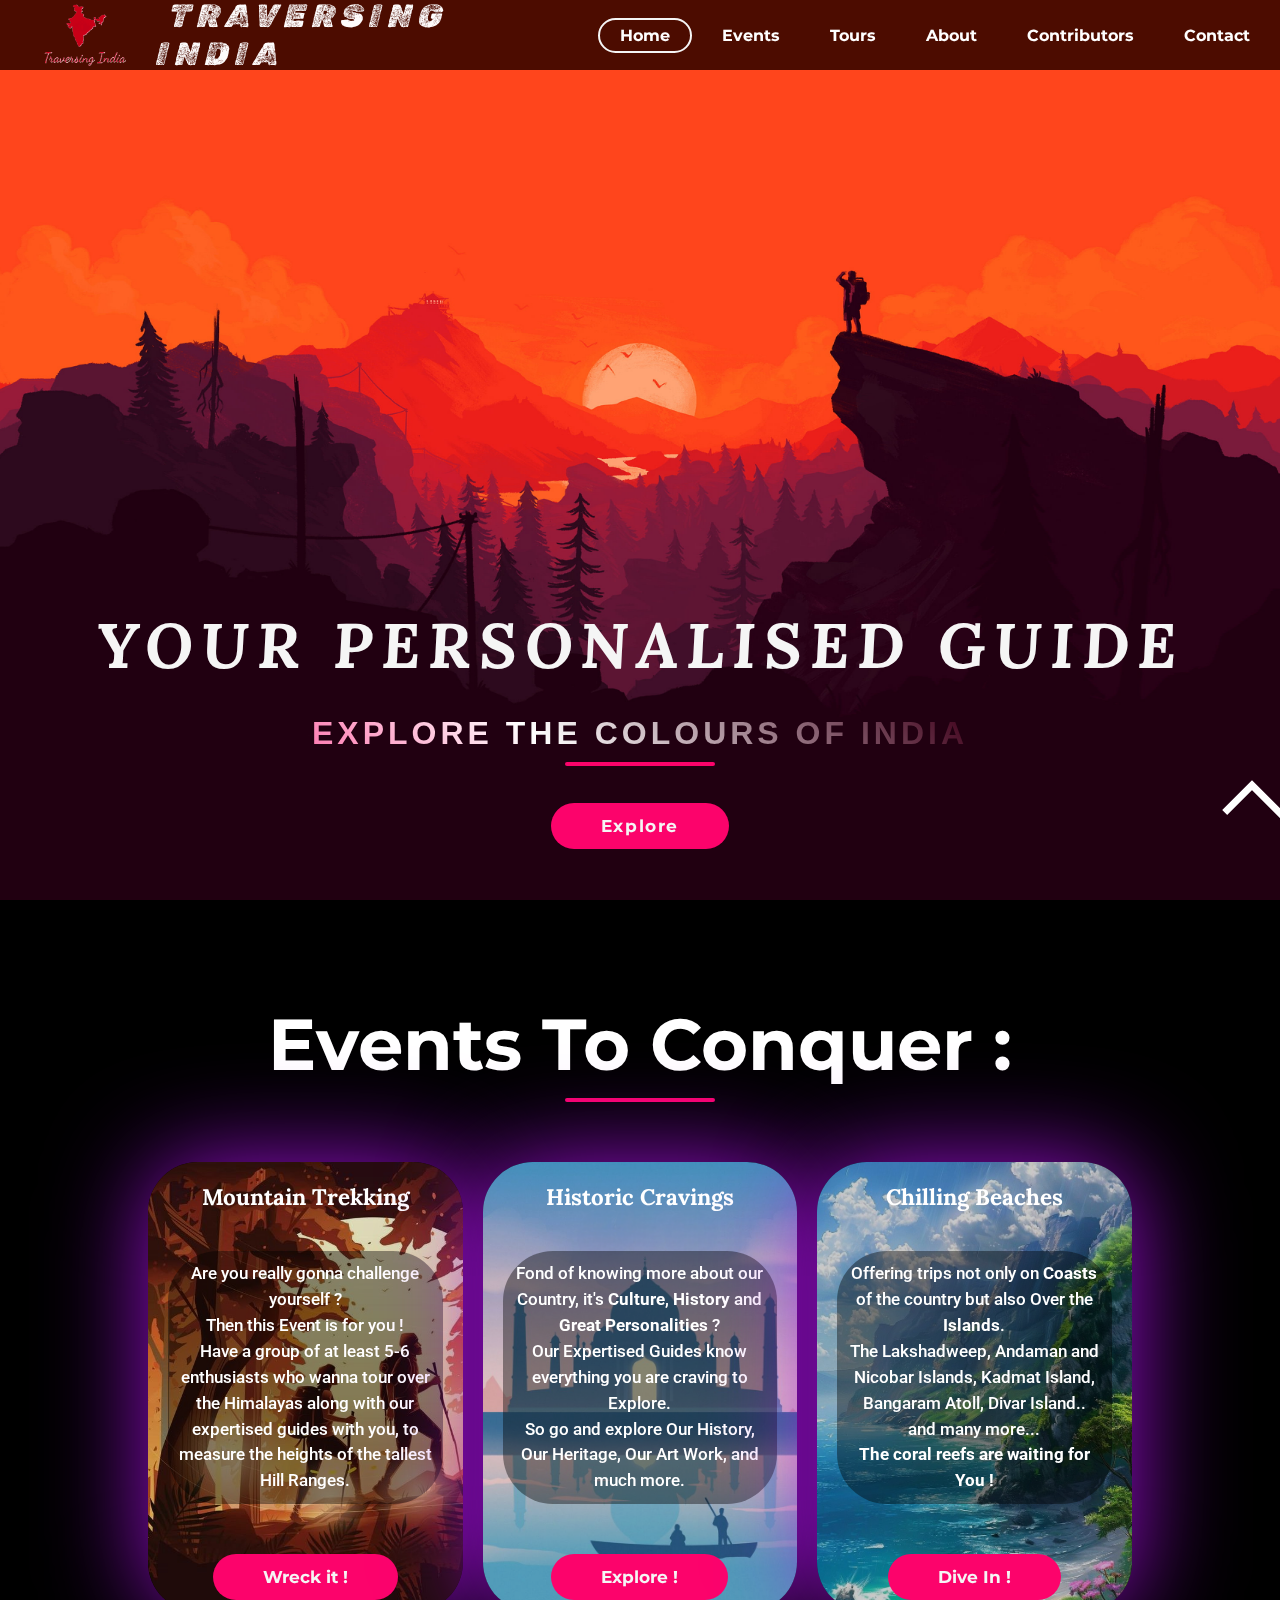
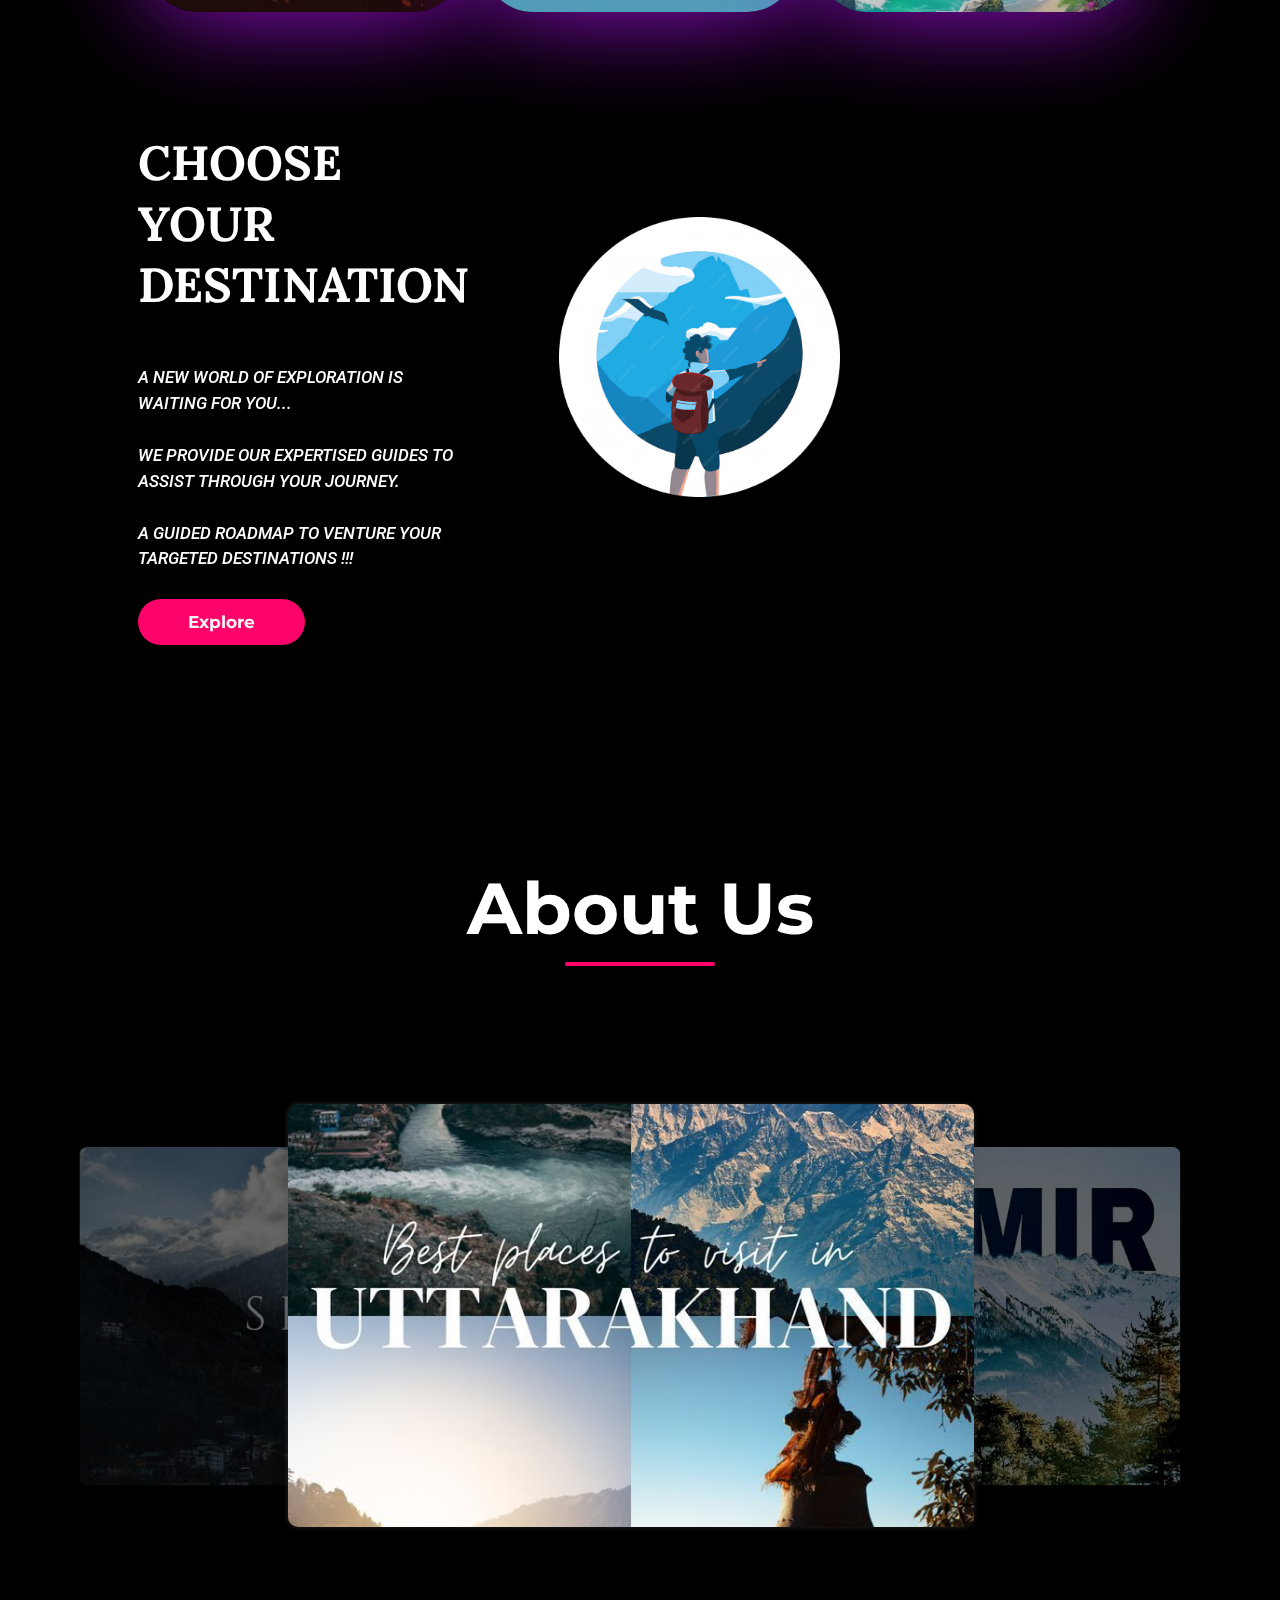
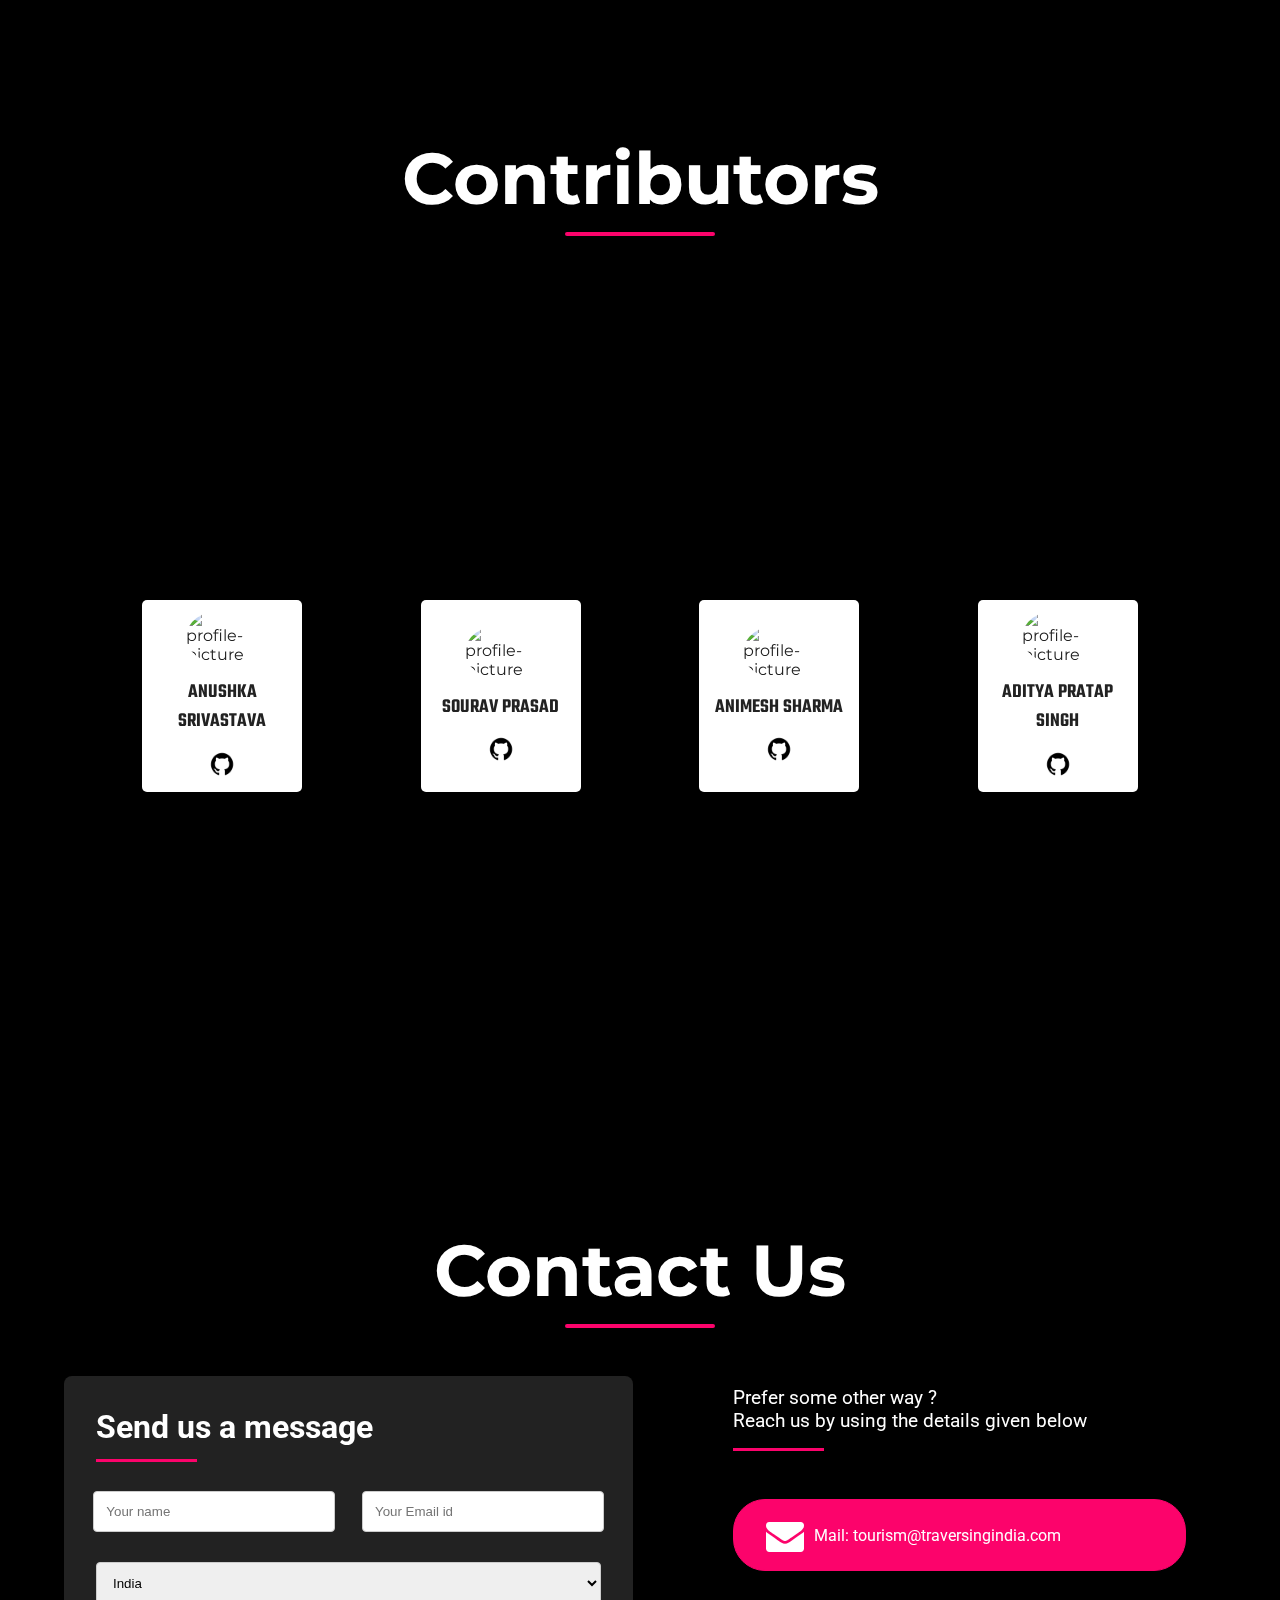
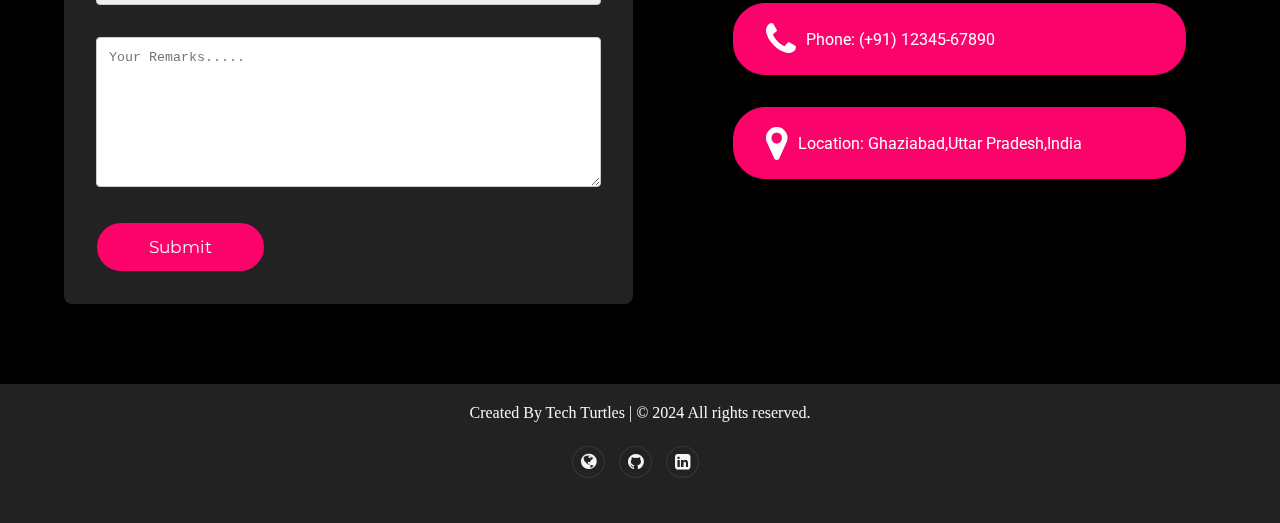
==== commit 8fb421af: "change in index and guide" ====
--- a/index.html
+++ b/index.html
@@ -259,7 +259,7 @@
                 <div class="logolink">
                     <a href="https://github.com/anushka-sri1305" target="_blank"
                         ><img
-                            src="img/GitHub120px.png"
+                            src="github.png"
                             alt="Github-Logo"
                             class="github-logo"
                     /></a>
@@ -278,7 +278,7 @@
                 <div class="logolink">
                     <a href="https://github.com/Sourav2719" target="_blank"
                         ><img
-                            src="img/GitHub120px.png"
+                            src="github.png"
                             alt="Github-Logo"
                             class="github-logo"
                     /></a>
@@ -298,7 +298,7 @@
                 <div class="logolink">
                     <a href="https://github.com/Animesh-Sharmaa" target="_blank"
                         ><img
-                            src="img/GitHub120px.png"
+                            src="github.png"
                             alt="Github-Logo"
                             class="github-logo"
                     /></a>
@@ -317,7 +317,7 @@
                 <div class="logolink">
                     <a href="https://github.com/01adityapratap" target="_blank"
                         ><img
-                            src="img/GitHub120px.png"
+                            src="github.png"
                             alt="Github-Logo"
                             class="github-logo"
                     /></a>
@@ -375,8 +375,21 @@
                             ></textarea>
                         </div>
                     </div>
-                    <input class="crow-s" type="submit" value="Submit" />
+                    <form id="myForm">
+                        <input class="crow-s" type="submit" value="Submit" onclick="showAlert(event)" />
+                    </form>
+                
+                    <script>
+                        function showAlert(event) {
+                            event.preventDefault(); // Prevent the default form submission
+                            alert("Your submission has been received!");
+                            
+                            // Reset form fields after alert
+                            document.getElementById("contactForm").reset();
+                        }
+                    </script>
                 </form>
+
                 <div class="cbox">
                     <div>
                         <p class="cbox-message">
@@ -425,7 +438,7 @@
                         ><i class="fa fa-globe"></i
                     ></a>
                     <a
-                        href="https://github.com/PritamSarbajna"
+                        href="https://github.com/anushka-sri1305"
                         target="_blank"
                         rel="noreferrer"
                         ><i class="fa fa-github"></i
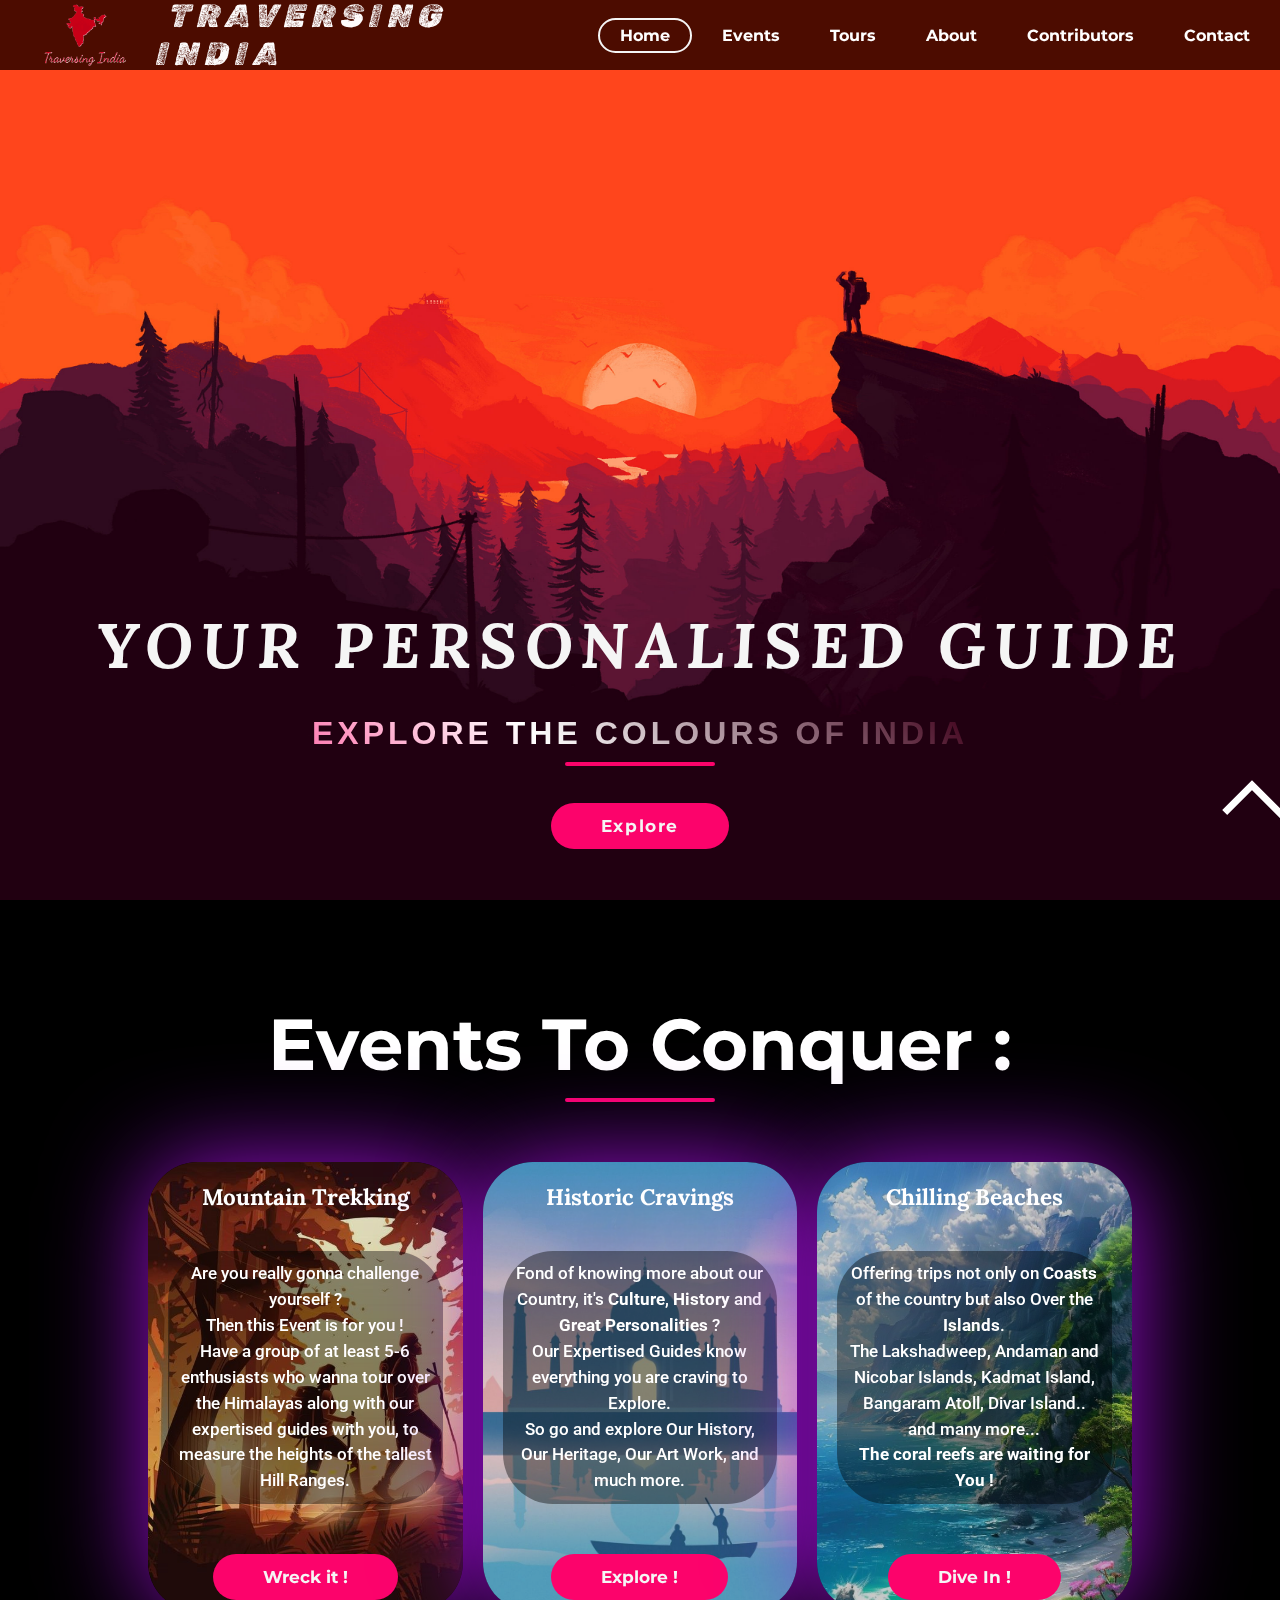
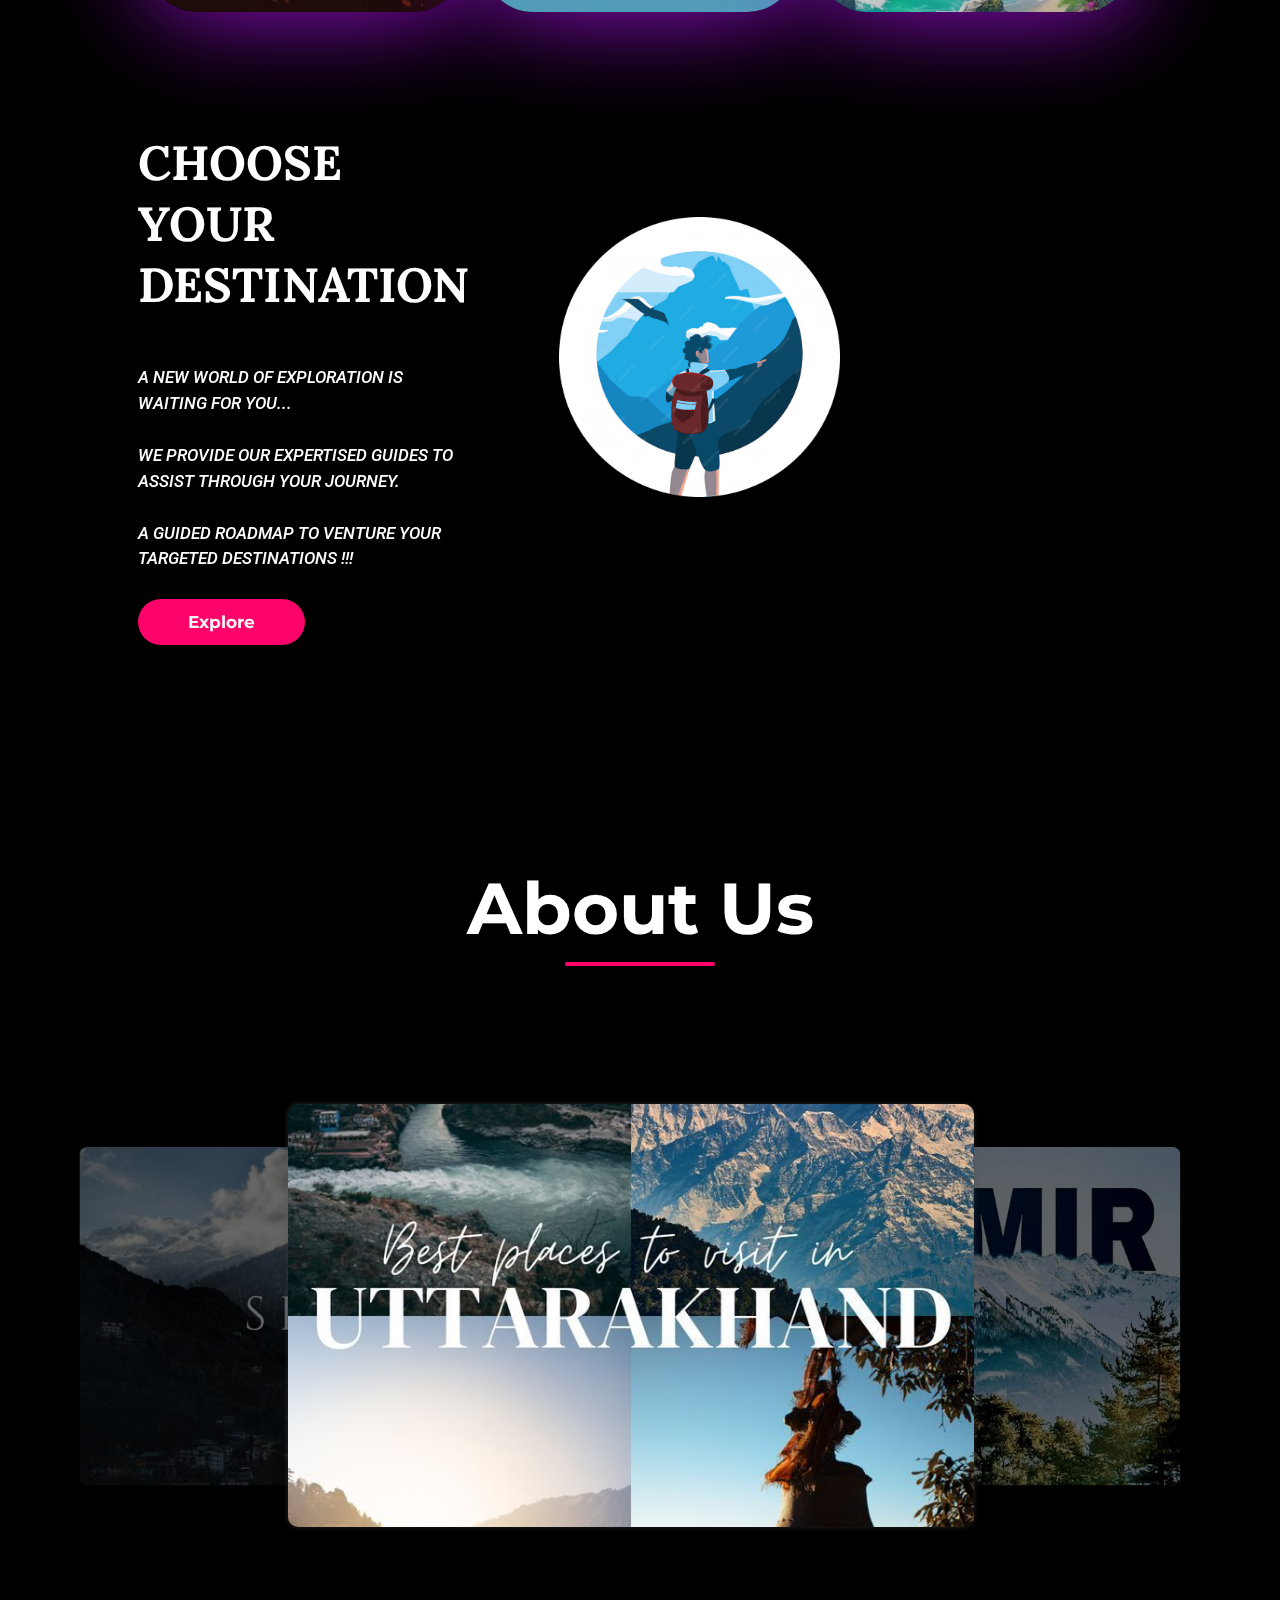
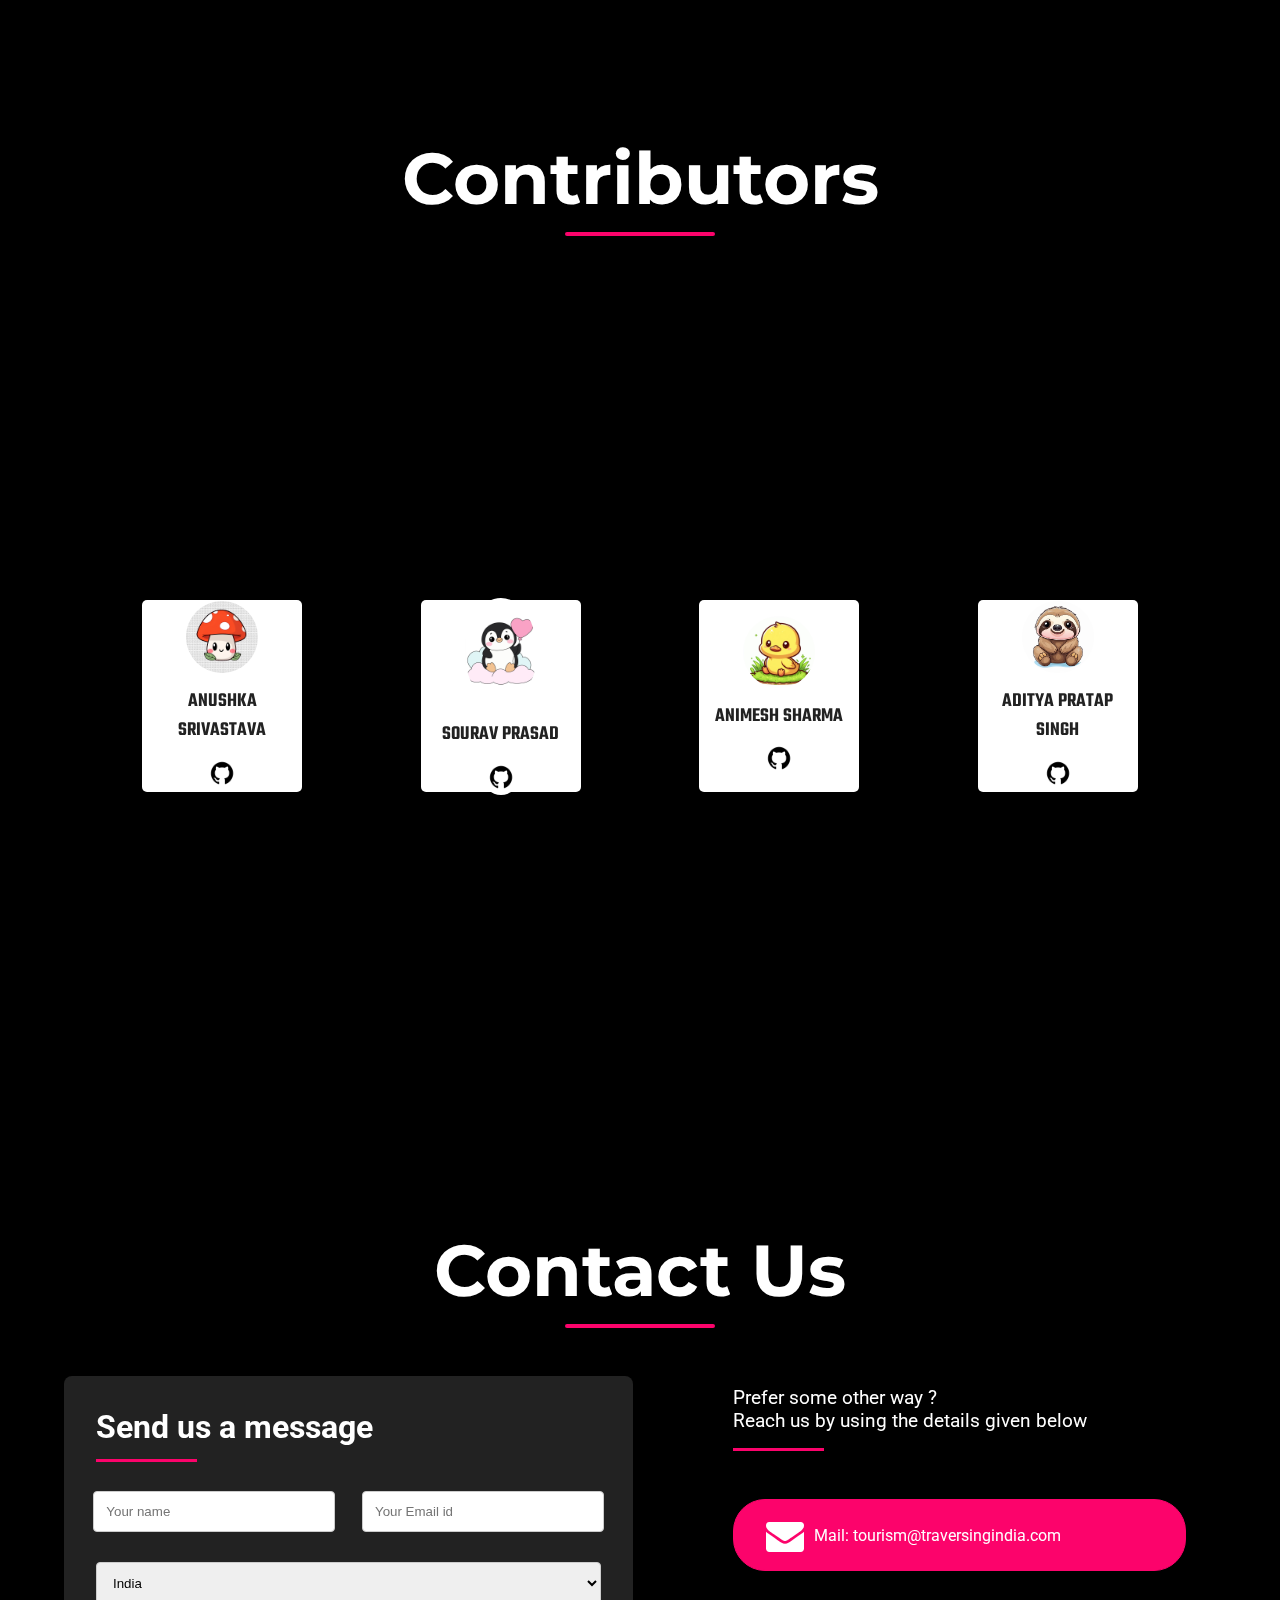
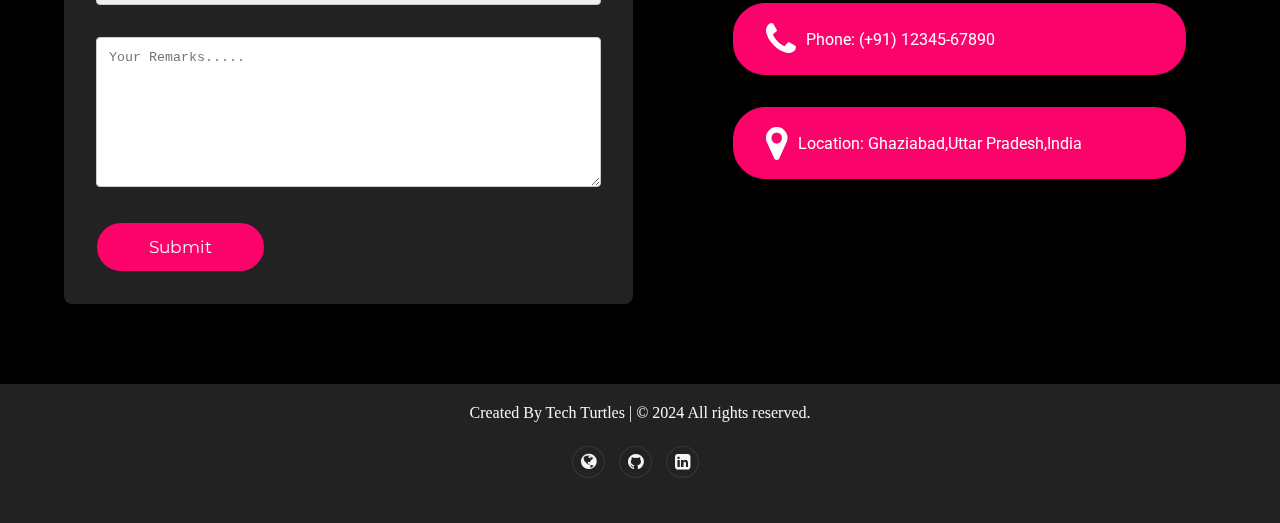
==== commit a020a338: "changes" ====
--- a/index.html
+++ b/index.html
@@ -249,7 +249,7 @@
            
             <div class="concard">
                 <img
-                    src="https://avatars.githubusercontent.com/u/188368500?s=400&v=4"
+                    src="gitlogo1.jpg"
                     alt="profile-picture"
                     class="pfp"
                 />
@@ -268,7 +268,7 @@
 
             <div class="concard">
                 <img
-                    src="https://avatars.githubusercontent.com/u/188368500?s=400&v=4"
+                    src="gitlogo2.jpg"
                     alt="profile-picture"
                     class="pfp"
                 />
@@ -288,7 +288,7 @@
  
             <div class="concard">
                 <img
-                    src="https://avatars.githubusercontent.com/u/188368500?s=400&v=4"
+                    src="gitlogo3.jpg"
                     alt="profile-picture"
                     class="pfp"
                 />
@@ -307,7 +307,7 @@
 
             <div class="concard">
                 <img
-                    src="https://avatars.githubusercontent.com/u/188368500?s=400&v=4"
+                    src="gitlogo5.png"
                     alt="profile-picture"
                     class="pfp"
                 />
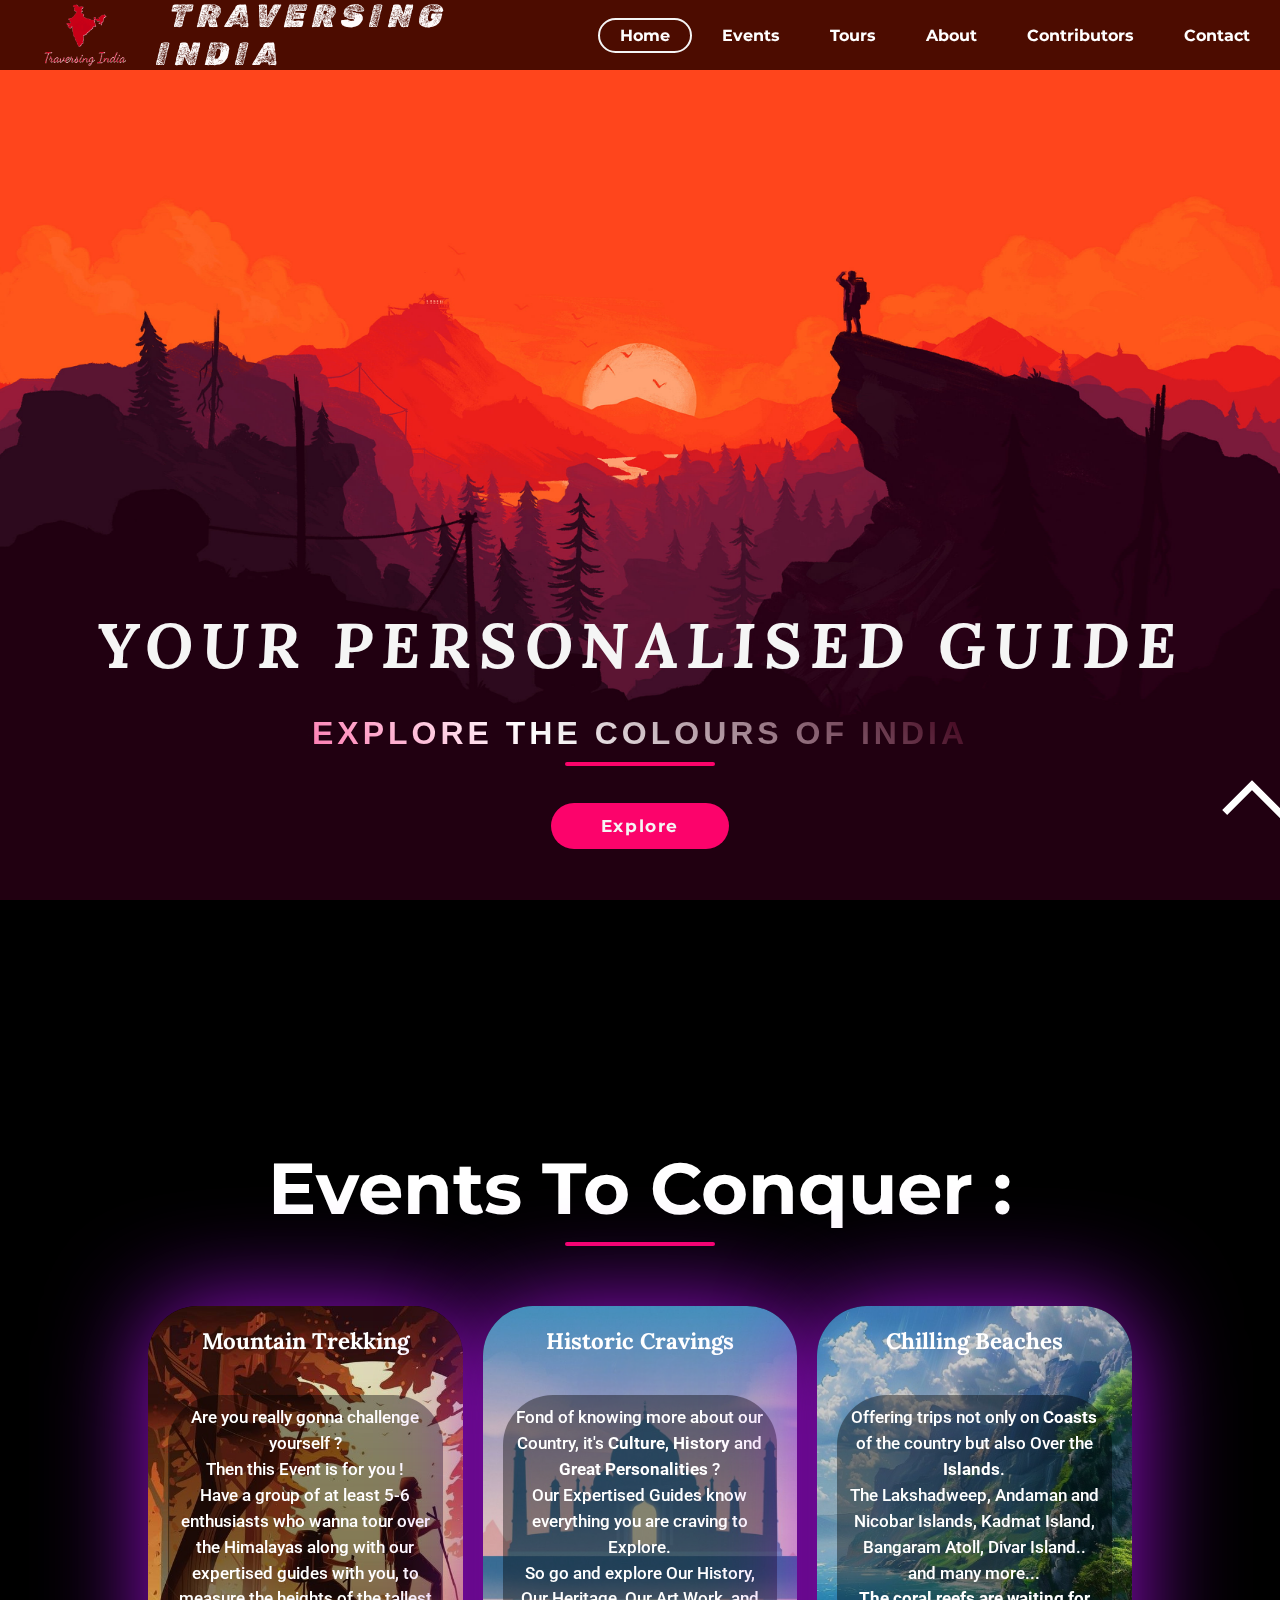
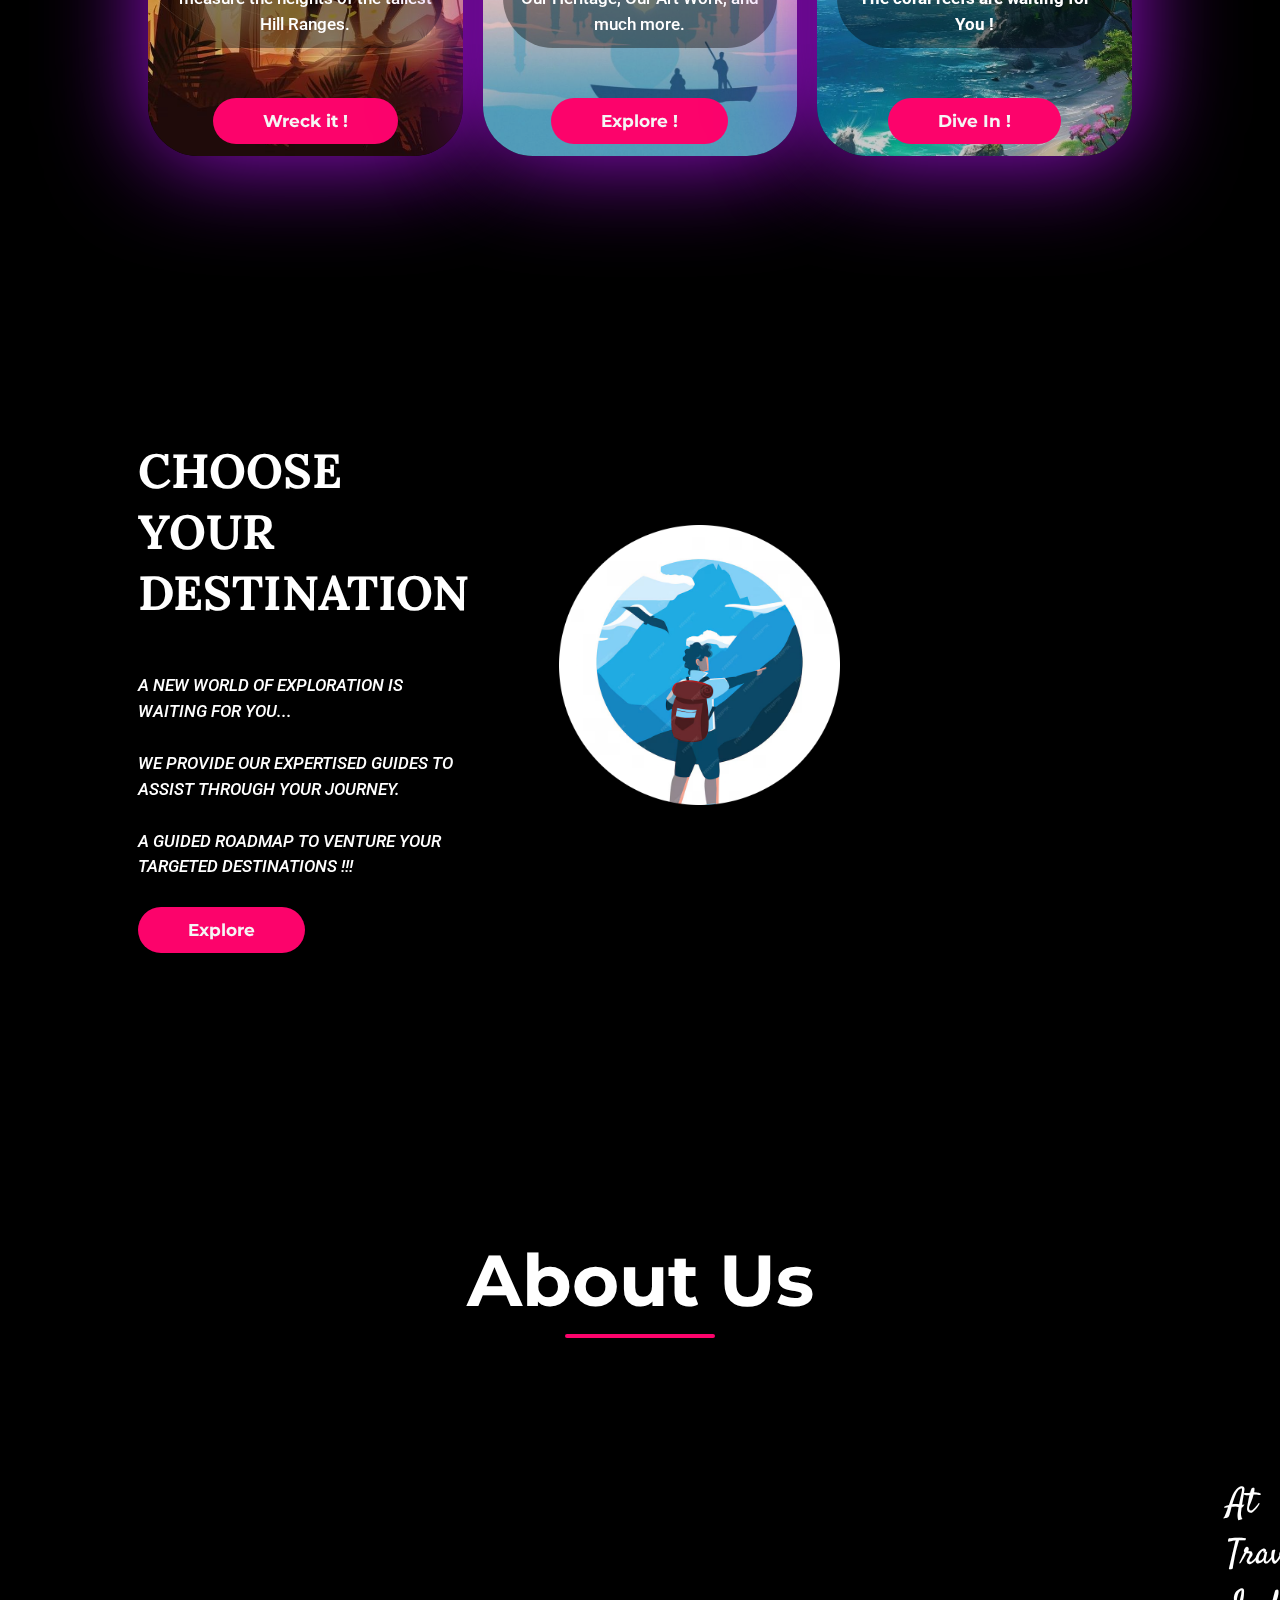
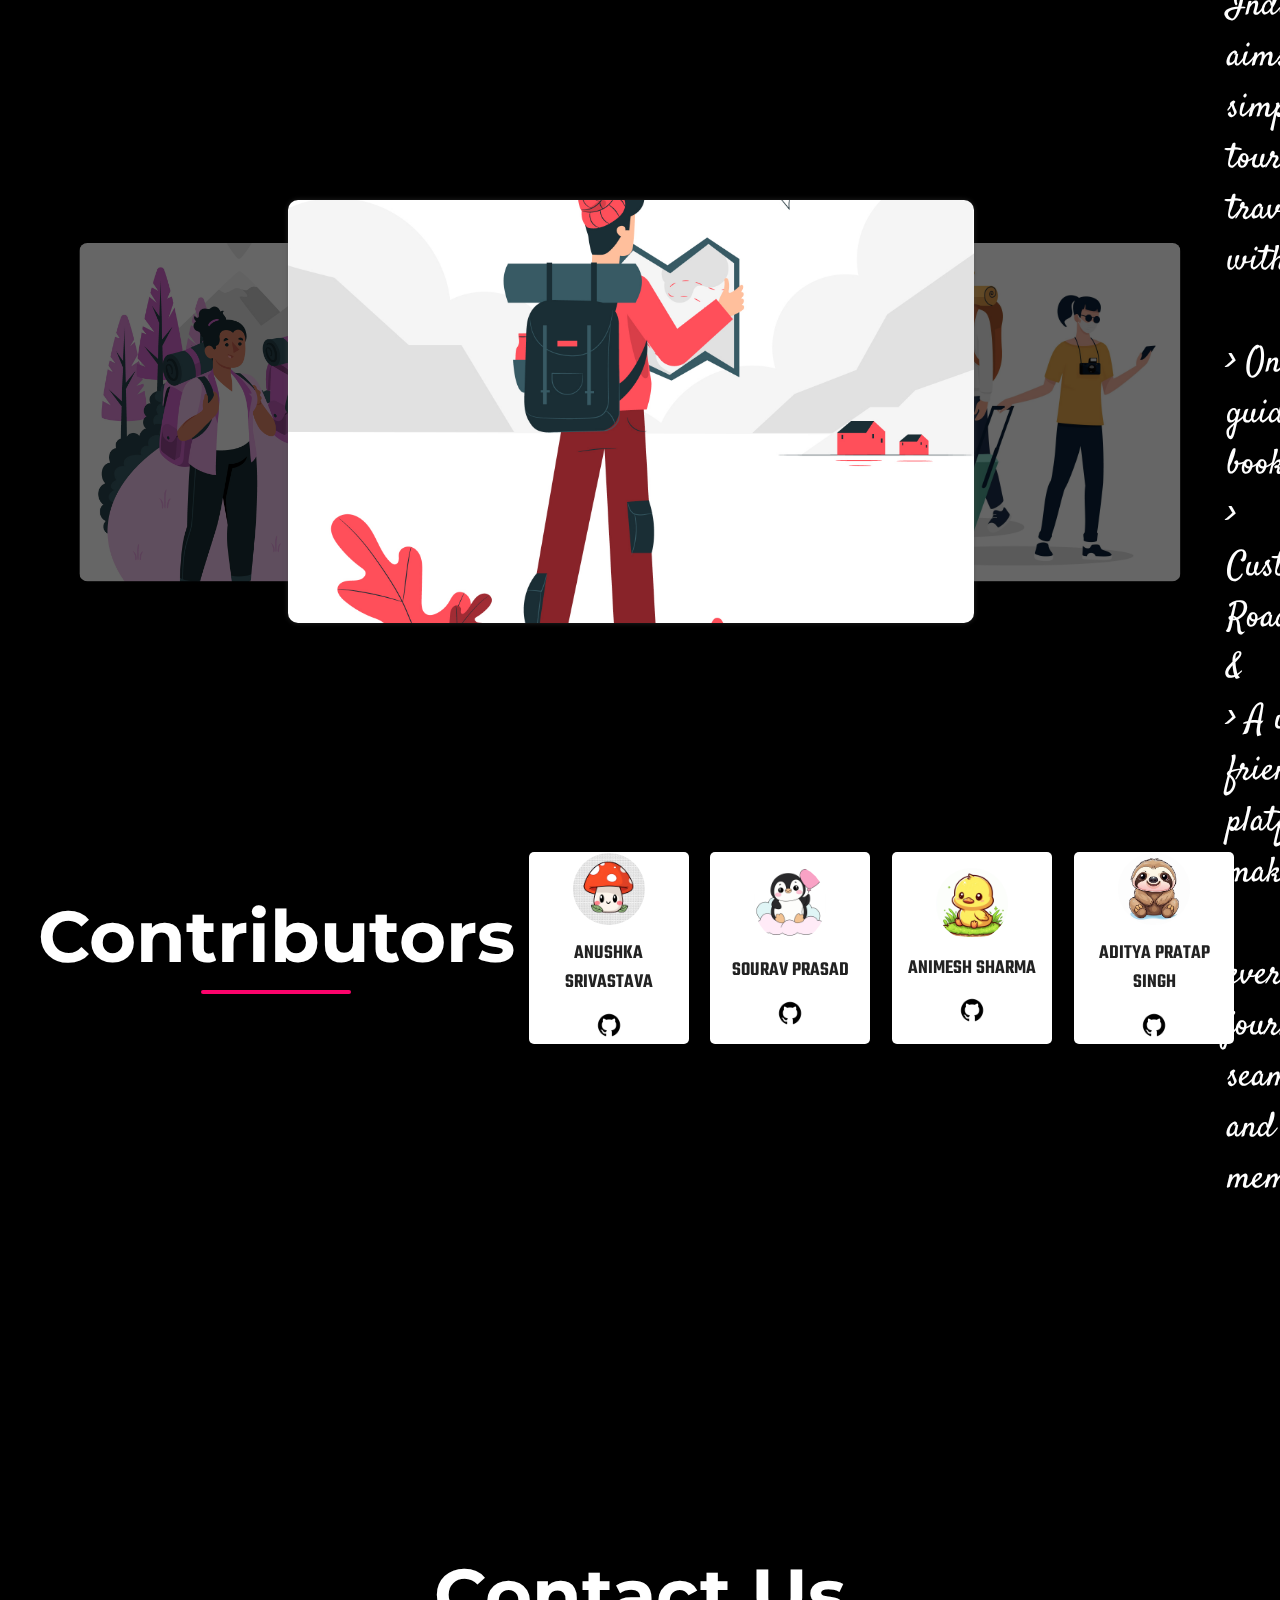
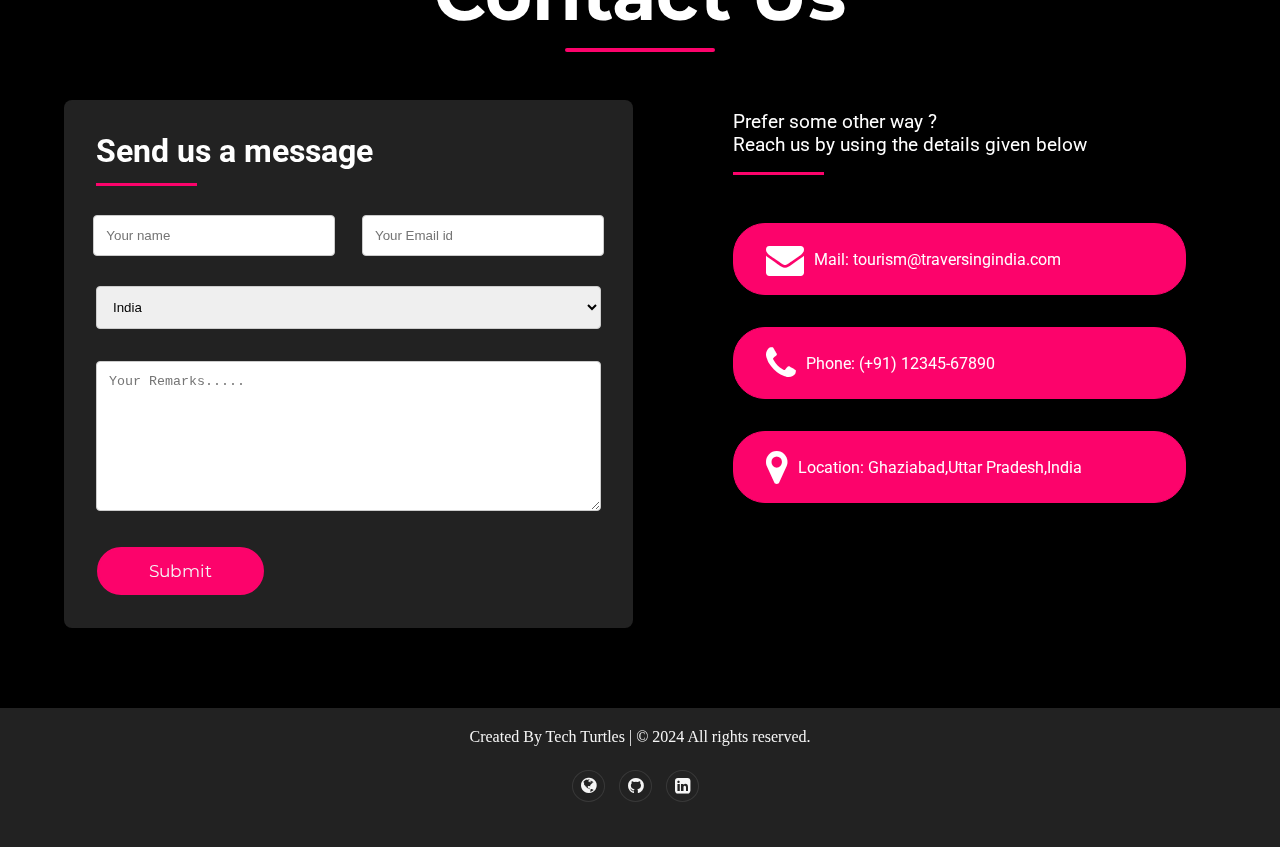
==== commit 2de45af2: "Added about-us & debug the referencing part." ====
--- a/index.html
+++ b/index.html
@@ -51,8 +51,6 @@
 
                 <li><a href="#events" id="sec" class="cir_border">Events</a></li>
 
-                <!-- <li><a href="#explore" id="tri" class="cir_border">Explore</a></li> -->
-
                 <li><a href="#tours" id="quad" class="cir_border">Tours</a></li>
 
                 <li><a href="#about" id="quint" class="cir_border">About</a></li>
@@ -68,10 +66,8 @@
 
         <header id="home">
             <div class="header-content">
-                <!-- <h1><i>TRAVERSING INDIA</i></h1> -->
                 <h1><i>YOUR PERSONALISED GUIDE</i></h1>
                 
-                <!-- <h1><i>Traversing India</i></h1> -->
                 <h2 id="quote">Explore the colours of India</h2>
                 <div class="line"></div>
                 <br><br>
@@ -93,7 +89,6 @@
                 </div>
                 <div class="row">
                     <article id="trek" class="card col">
-                        <!-- <img class="card-img" src="./img/img1.jfif" /> -->
                         <h4 class="dark">Mountain Trekking</h4>
                         <p class="font-color">
                             Are you really gonna challenge yourself ?
@@ -108,7 +103,6 @@
                         <a href="mountains.html" class="ctn">Wreck it !</a>
                     </article>
                     <article id="historic" class="card col">
-                        <!-- <img src="./img/img2.jfif" /> -->
                         <h4 class="dark">Historic Cravings</h4>
                         <p class="font-color">
                             Fond of knowing more about our Country, it's <b>Culture</b>, 
@@ -121,7 +115,6 @@
                         <a href="#" class="ctn">Explore !</a>
                     </article>
                     <article id="beach" class="card col">
-                        <!-- <img src="./img/img2.jfif" /> -->
                         <h4 class="dark">Chilling Beaches</h4>
                         <p class="font-color">
                             Offering trips not only on <b>Coasts</b> of the country 
@@ -136,25 +129,6 @@
                 </div>
             </div>
         </section>
-        <!--Events-->
-
-        <!--Explore-->
-        <!-- <section class="explore" id="explore">
-            <div class="explore-content">
-                <h1>EXPLORE THE WORLD</h1>
-                <div class="line"></div>
-                <p>
-                    “Travel makes one modest. You see what a tiny place you
-                    occupy in the world.”– Gustav Flaubert <br />Exploring will
-                    make you want to pack your bag, book that ticket and jet
-                    away.
-                </p>
-                <a href="#" class="ctn">Explore more</a>
-            </div>
-        </section> -->
-        <!--Explore-->
-
-        <!--tours-->
         <section class="tours" id="tours">
             <div class="container row">
                 <div class="col content-col">
@@ -170,9 +144,6 @@
                 <div class="image-col">
                     <div class="image-gallery">
                         <img src="tourimg2.jpg" />
-                        <!-- <img src="kashmir2.jpg" alt="" />
-                        <img src="assam.jpg" alt="" />
-                        <img src="goa.jpg" alt="" /> -->
                     </div>
                 </div>
             </div>
@@ -188,64 +159,42 @@
             </div>
             <br />
             <div id="about_us">
-                <div class="boxx">
-                    <div class="containerx">
+                <span class="boxx">
+                    <span class="containerx">
                         <input type="radio" name="slider" id="item-1" checked />
                         <input type="radio" name="slider" id="item-2" />
                         <input type="radio" name="slider" id="item-3" />
-                        <!-- <input type="radio" name="slider" id="item-4" /> -->
-                        <div class="cards">
+                        <span class="cards">
                             <label class="cardt" for="item-1" id="col-img-1">
-                                <img src="uttarakhand.jpg" />
+                                <img src="aboutimg3.jpg" />
                             </label>
                             <label class="cardt" for="item-2" id="col-img-2">
-                                <img src="kashmir.jpg" />
+                                <img src="aboutimg2.jpg" />
                             </label>
                             <label class="cardt" for="item-3" id="col-img-3">
-                                <img src="sikkim.jpg" />
+                                <img src="aboutimg1.jpg" />
                             </label>
-                            <!-- <label class="cardt" for="item-4" id="col-img-4">
-                                <img src="uttarakhand.jpg" />
-                            </label> -->
-                            
-                        </div>
-                    </div>
-                    <span id="about-quad"
-                        ><a href="#home"
-                            ><center>
-                                <h1
-                                    style="
-                                        font-family: var(--ff-montserrat);
-                                        color: white;
-                                    "
-                                >
-                                    Find that
-                                </h1>
-                                <br />
-                                <img
-                                    class="img2"
-                                    src="./img/mountain_dark.jpg"
-                                    width="200"
-                                    style="border-radius: 12%"
-                                />
-                                <br />
-                                <h1 class="logo" style="font-size: 50px">
-                                    ADVENTURE
-                                </h1>
-                            </center>
-                        </a>
+                        </span>
                     </span>
-                </div>
+                </span>
+                <p id="para">
+                    At Traversing India, we aims at simplifying tours & travells with :
+                    <br><br>
+                     > Online guide bookings<br>
+                     > Customised Roadmaps &<br>
+                     > A user-friendly platform—making <br><br>
+                     every journey seamless and memorable.
+                </p>
             </div>
         </section>
         <!-- About -->
 
         <!-- Contributions -->
-        <div class="title">
-            <h1 class="font-color">Contributors</h1>
-            <div class="line"></div>
-        </div>
         <section class="contributors" id="contribution">
+            <div class="title">
+                <h1 class="font-color">Contributors</h1>
+                <div class="line"></div>
+            </div>
            
             <div class="concard">
                 <img
--- a/style.css
+++ b/style.css
@@ -393,16 +393,19 @@
 }
 
 #about_us {
-  background: url("aboutback.jpg");
+  /* background: url("aboutback.jpg"); */
+  background:linear-gradient(to right,rgba(141, 74, 213, 0.775),rgba(78, 135, 240, 0.696)) ;
+  display: flex;
   width: 100%;
   height: 630px;
   background-repeat: no-repeat;
   background-size: cover;
   background-attachment: fixed;
+  border-radius: 50px;
   margin: 30px 0px 0px 0px;
 }
 
-#about_us div {
+#about_us span {
   padding: 10px;
   display: grid;
   align-items: center; 
@@ -411,31 +414,26 @@
   position: relative;
 }
 
-
-#about_us div span {
-  margin: 0;
-  position: absolute;
-  top: 60%;
-  opacity: 0;
-  left: 80%;
-  -ms-transform: translate(-50%, -50%);
-  transform: translate(-50%, -50%);
-  transition: 1s;
-}
-
-#about_us p {
-  width: 43em;
+@font-face {
+  font-family: "Satisfy";
+  src: url(Satisfy/Satisfy-Regular.ttf);
+}
+
+#para{
+  font-size: 2em;
+  display:block;
+  position: relative;
+  font-family: "Satisfy";
+  font-size: 2.2em;
   color: white;
-  text-align: justify;
-  padding-top: 14em;
-  font-family: "Work Sans", sans-serif;
-  margin-left: 6em;
-}
-
-#about_us p::first-letter {
-  padding-left: 47px;
-  font-size: 55px;
-  color: #fc036b;
+  padding: 20px;
+  top: 10%;
+  right: 5px;
+  border-radius: 50px;
+  bottom: 25%;
+  box-sizing: border-box;
+  width: 60em;
+  height: 13em;
 }
 
 /* Contributors */
@@ -972,4 +970,23 @@
   transform: translateY(-80px);
 }
 
+#home{
+  padding-top: 5%;
+}
+#events{
+  padding-top: 5%;
+}
+#tours{
+  padding-top: 5%;
+}
+#about{
+  padding-top: 5%;
+}
+#contribution{
+  padding-top: 5%;
+}
+#contact{
+  padding-top: 5%;
+}
+
 /* end */